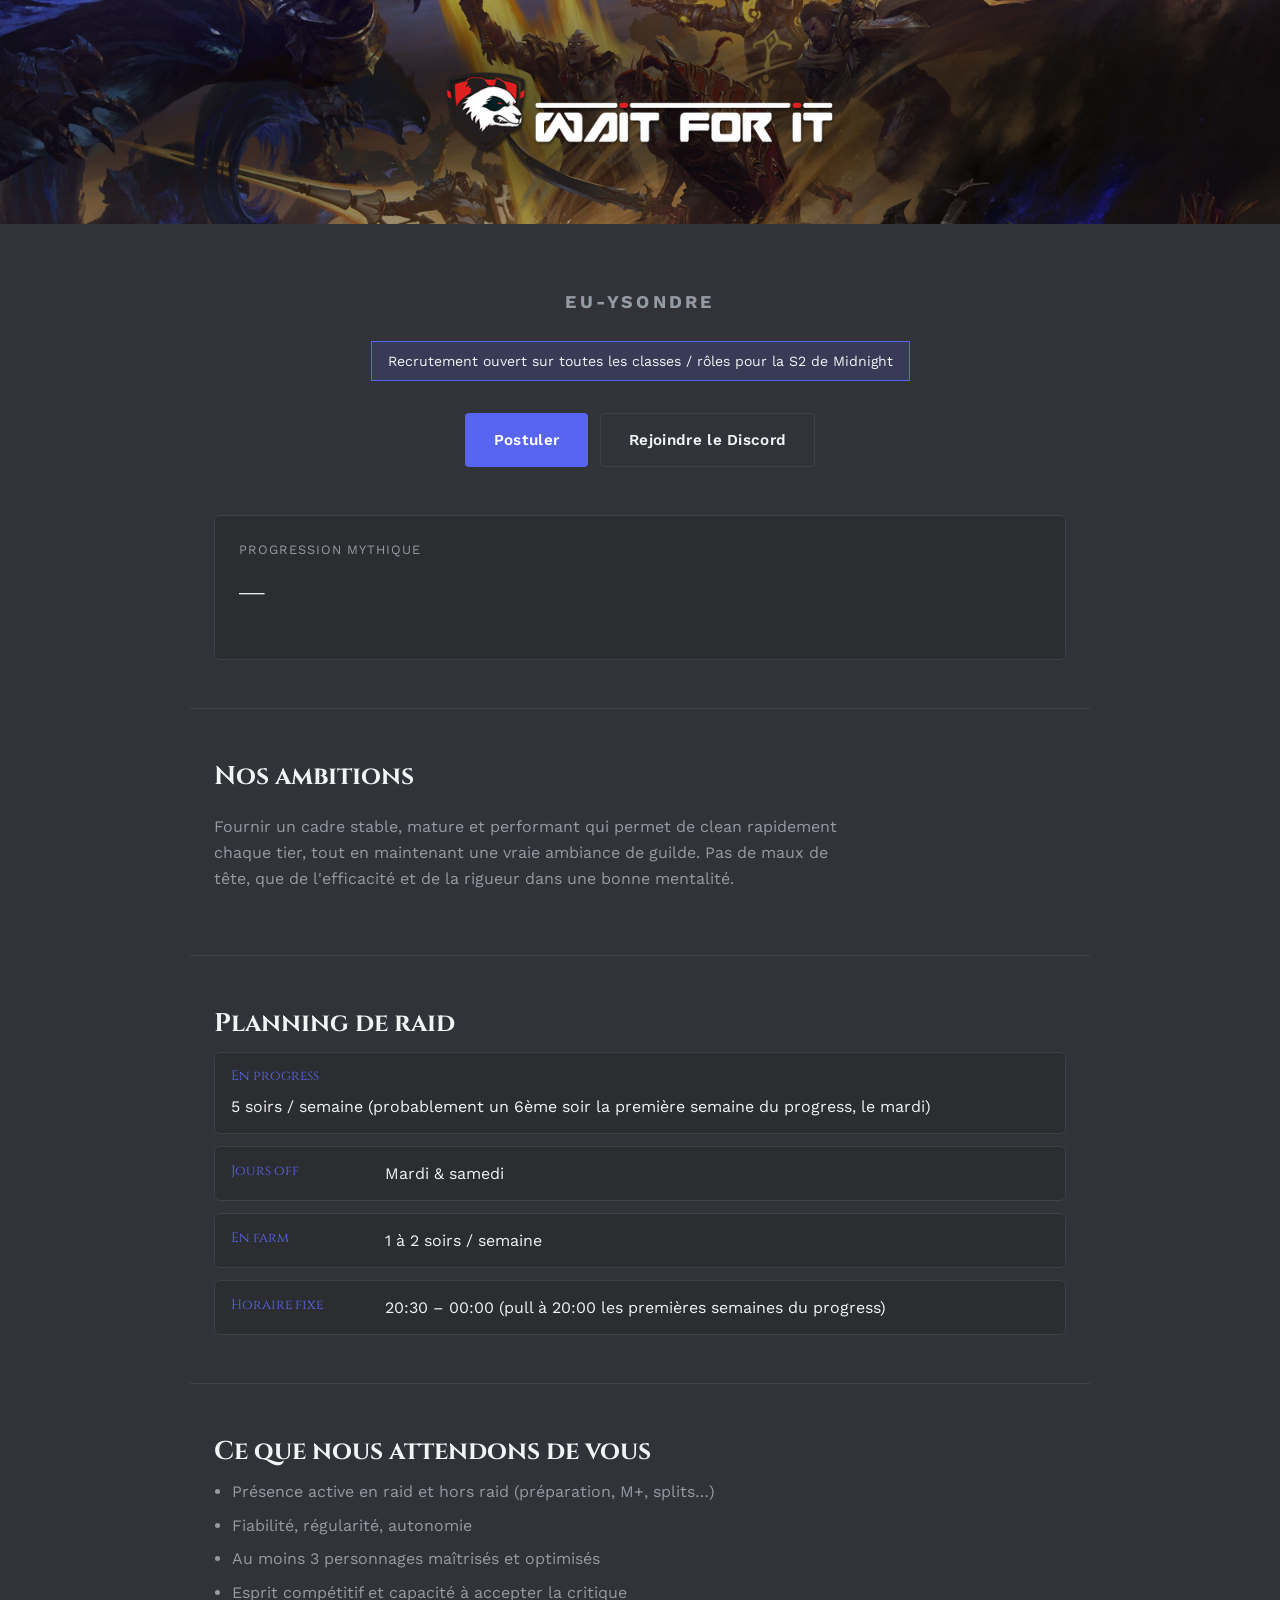
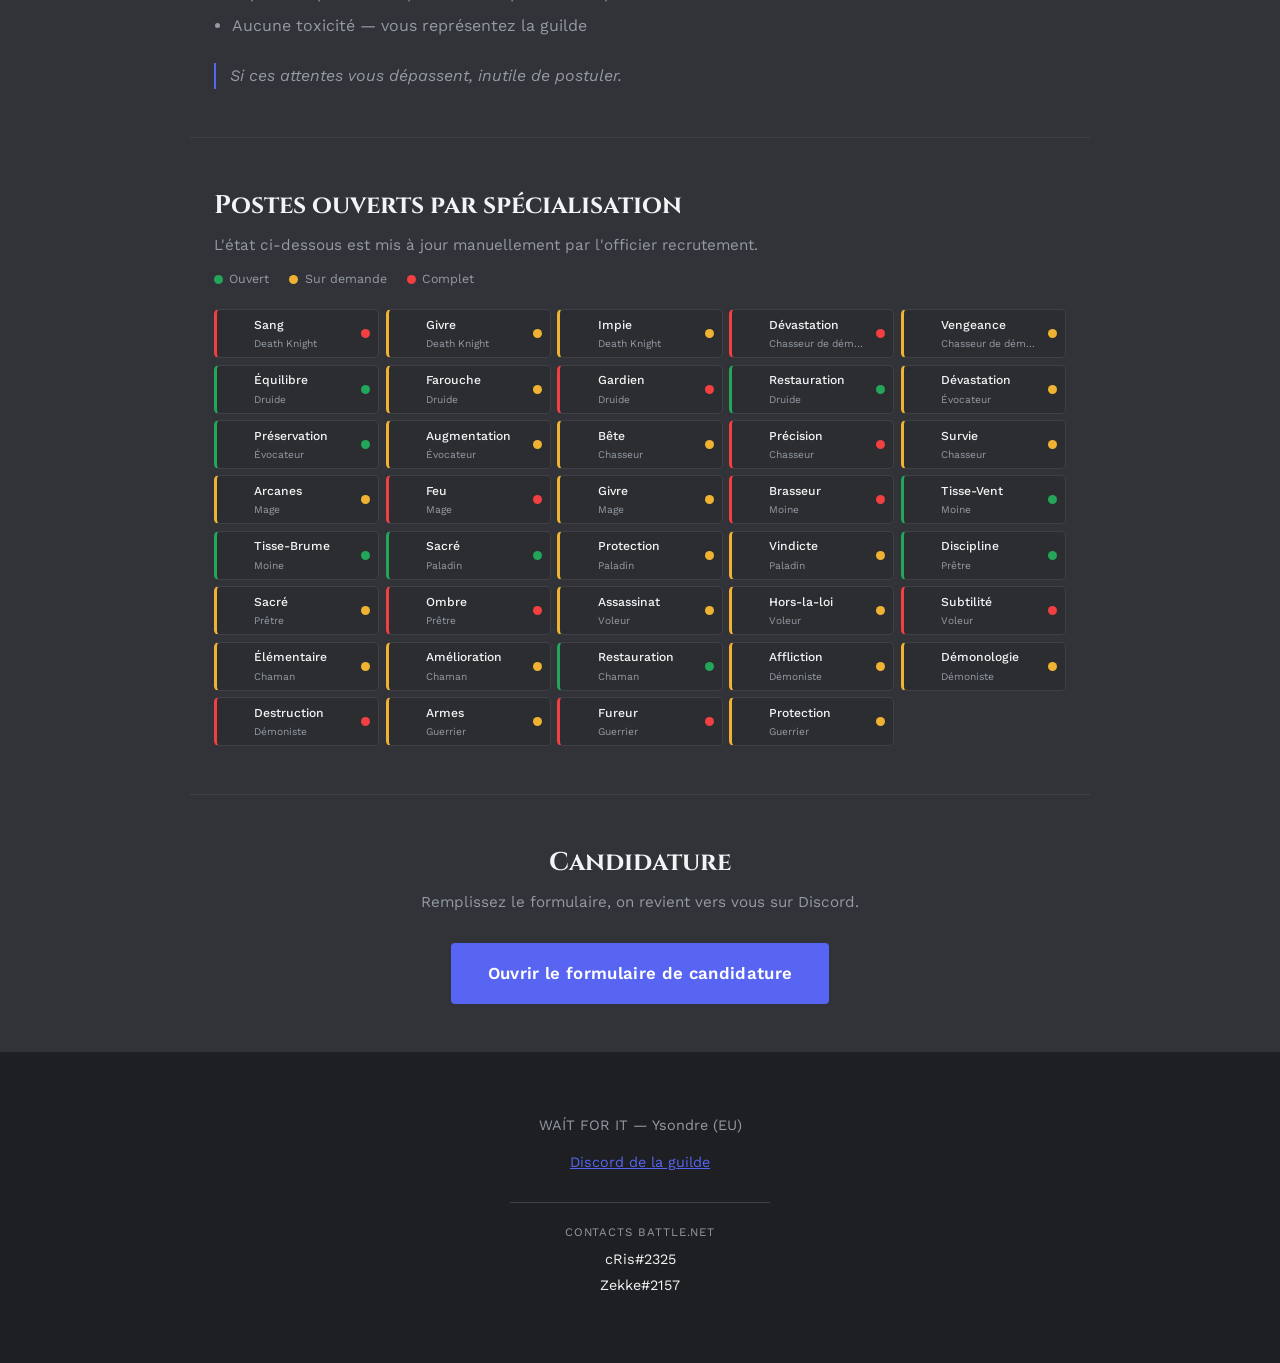
==== index.html @ 3d7af197 "Add files via upload" ====
<!DOCTYPE html>
<html lang="fr">
<head>
<meta charset="UTF-8">
<meta name="viewport" content="width=device-width, initial-scale=1.0">
<title>WAÍT FOR IT — Guilde Ysondre</title>
<link rel="preconnect" href="https://fonts.googleapis.com">
<link rel="preconnect" href="https://fonts.gstatic.com" crossorigin>
<link href="https://fonts.googleapis.com/css2?family=Cinzel:wght@500;700;900&family=Work+Sans:wght@400;500;600&display=swap" rel="stylesheet">
<link rel="stylesheet" href="style.css">
</head>
<body>

<div class="ember-field" aria-hidden="true"></div>

<img class="banner-full" src="assets/banniere.png" alt="WAÍT FOR IT">

<header class="hero">
  <p class="eyebrow">EU-YSONDRE</p>
  <p class="recruit-flag">Recrutement ouvert sur toutes les classes / rôles pour la S2 de Midnight</p>
  <div class="hero-actions">
    <a class="btn btn-primary" href="#recrutement">Postuler</a>
    <a class="btn btn-ghost" href="#discord">Rejoindre le Discord</a>
  </div>
</header>

<section class="stats" id="stats">
  <div class="stat-card">
    <p class="stat-label">Progression mythique</p>
    <p class="stat-value" id="stat-progress">—</p>
    <div class="ember-bar" id="ember-bar" aria-hidden="true"></div>
  </div>
</section>

<section class="ambitions">
  <h2>Nos ambitions</h2>
  <p>Fournir un cadre stable, mature et performant qui permet de clean rapidement chaque tier, tout en maintenant une vraie ambiance de guilde. Pas de maux de tête, que de l'efficacité et de la rigueur dans une bonne mentalité.</p>
</section>

<section class="schedule">
  <h2>Planning de raid</h2>
  <ul class="schedule-list">
    <li><span class="schedule-label">En progress</span><span>5 soirs / semaine (probablement un 6ème soir la première semaine du progress, le mardi)</span></li>
    <li><span class="schedule-label">Jours off</span><span>Mardi &amp; samedi</span></li>
    <li><span class="schedule-label">En farm</span><span>1 à 2 soirs / semaine</span></li>
    <li><span class="schedule-label">Horaire fixe</span><span>20:30 – 00:00 (pull à 20:00 les premières semaines du progress)</span></li>
  </ul>
</section>

<section class="expectations">
  <h2>Ce que nous attendons de vous</h2>
  <ul class="expectations-list">
    <li>Présence active en raid et hors raid (préparation, M+, splits…)</li>
    <li>Fiabilité, régularité, autonomie</li>
    <li>Au moins 3 personnages maîtrisés et optimisés</li>
    <li>Esprit compétitif et capacité à accepter la critique</li>
    <li>Aucune toxicité — vous représentez la guilde</li>
  </ul>
  <p class="expectations-note">Si ces attentes vous dépassent, inutile de postuler.</p>
</section>

<section class="recruitment-status" id="recrutement-specs">
  <h2>Postes ouverts par spécialisation</h2>
  <p class="section-sub">L'état ci-dessous est mis à jour manuellement par l'officier recrutement.</p>
  <div class="status-legend">
    <span><i class="status-badge status-ouvert"></i> Ouvert</span>
    <span><i class="status-badge status-sur-demande"></i> Sur demande</span>
    <span><i class="status-badge status-complet"></i> Complet</span>
  </div>
  <div id="spec-grid" class="spec-grid"></div>
</section>

<section class="recrutement" id="recrutement">
  <h2>Candidature</h2>
  <p class="section-sub">Remplissez le formulaire, on revient vers vous sur Discord.</p>
  <a class="btn btn-primary btn-large" href="https://forms.gle/6snwo4SWF6qibQSo7" target="_blank" rel="noopener">Ouvrir le formulaire de candidature</a>
</section>

<footer id="discord">
  <p>WAÍT FOR IT — Ysondre (EU)</p>
  <a href="https://discord.gg/jNheH5FGG" target="_blank" rel="noopener">Discord de la guilde</a>
  <div class="contacts">
    <p class="contacts-label">Contacts Battle.net</p>
    <p>cRis#2325</p>
    <p>Zekke#2157</p>
  </div>
</footer>

<script src="specs.js"></script>
<script src="script.js"></script>
</body>
</html>
---- style.css ----
:root {
  --bg: #313338;
  --bg-raised: #2B2D31;
  --bg-darker: #1E1F22;
  --ember: #5865F2;
  --ember-dim: #454A9E;
  --text: #F2F3F5;
  --text-muted: #949BA4;
  --border: #3F4147;
  --green: #23A55A;
  --green-text: #8FE3B3;
  --amber: #F0B232;
  --amber-text: #FBD98A;
  --red: #F23F42;
  --red-text: #FFAEB0;
  --font-display: 'Cinzel', serif;
  --font-body: 'Work Sans', sans-serif;
}

* { box-sizing: border-box; }

html { scroll-behavior: smooth; }

body {
  margin: 0;
  background: var(--bg);
  color: var(--text);
  font-family: var(--font-body);
  line-height: 1.6;
  position: relative;
  overflow-x: hidden;
}

.ember-field {
  position: absolute;
  top: 0; left: 0; right: 0;
  height: 640px;
  background:
    radial-gradient(ellipse 60% 40% at 20% 0%, rgba(88,101,242,0.14), transparent 60%),
    radial-gradient(ellipse 50% 30% at 80% 10%, rgba(88,101,242,0.10), transparent 60%);
  pointer-events: none;
  z-index: 0;
}

a { color: var(--ember); }

.hero {
  position: relative;
  z-index: 1;
  max-width: 900px;
  margin: 0 auto;
  padding: 4rem 1.5rem 3rem;
  text-align: center;
}

.eyebrow {
  font-family: var(--font-body);
  font-size: 18px;
  font-weight: 700;
  letter-spacing: 0.18em;
  text-transform: uppercase;
  color: var(--text-muted);
  margin: 0 0 1.5rem;
}

.banner-full {
  width: 100%;
  height: auto;
  display: block;
  position: relative;
  z-index: 1;
}

.recruit-flag {
  display: inline-block;
  background: rgba(88,101,242,0.16);
  border: 1px solid var(--ember);
  color: var(--text);
  font-size: 0.88rem;
  padding: 0.5rem 1rem;
  margin: 0 0 2rem;
}

.hero-actions {
  display: flex;
  gap: 12px;
  justify-content: center;
  flex-wrap: wrap;
}

.btn {
  display: inline-block;
  padding: 0.85rem 1.75rem;
  border-radius: 4px;
  text-decoration: none;
  font-family: var(--font-body);
  font-weight: 600;
  font-size: 0.95rem;
  letter-spacing: 0.02em;
  border: 1px solid transparent;
  transition: transform 0.15s ease, background 0.15s ease;
}

.btn:hover { transform: translateY(-1px); }

.btn-primary {
  background: var(--ember);
  color: #FFFFFF;
}
.btn-primary:hover { background: #4752C4; }

.btn-ghost {
  border-color: var(--border);
  color: var(--text);
}
.btn-ghost:hover { border-color: var(--ember); }

.btn-large { font-size: 1.05rem; padding: 1rem 2.25rem; }

.stats {
  position: relative;
  z-index: 1;
  max-width: 900px;
  margin: 0 auto;
  padding: 0 1.5rem 3rem;
  display: grid;
  grid-template-columns: repeat(auto-fit, minmax(220px, 1fr));
  gap: 1rem;
}

.stat-card {
  background: var(--bg-raised);
  border: 1px solid var(--border);
  padding: 1.5rem;
  border-radius: 6px;
}

.stat-label {
  font-size: 0.8rem;
  text-transform: uppercase;
  letter-spacing: 0.08em;
  color: var(--text-muted);
  margin: 0 0 0.5rem;
}

.stat-value {
  font-family: var(--font-display);
  font-size: 2rem;
  margin: 0;
}

.ember-bar {
  display: flex;
  gap: 4px;
  margin-top: 1rem;
}

.ember-bar span {
  height: 6px;
  flex: 1;
  background: var(--border);
  border-radius: 2px;
}

.ember-bar span.lit {
  background: var(--ember);
}

section h2 {
  font-family: var(--font-display);
  font-size: 1.6rem;
  font-weight: 700;
  margin: 0 0 0.4rem;
}

.section-sub {
  color: var(--text-muted);
  margin: 0 0 1.75rem;
  font-size: 0.95rem;
}

.ambitions, .schedule, .expectations {
  position: relative;
  z-index: 1;
  max-width: 900px;
  margin: 0 auto;
  padding: 3rem 1.5rem;
  border-top: 1px solid var(--border);
}

.ambitions p {
  color: var(--text-muted);
  max-width: 640px;
}

.schedule-list {
  list-style: none;
  margin: 0;
  padding: 0;
  display: flex;
  flex-direction: column;
  gap: 0.75rem;
}

.schedule-list li {
  display: flex;
  flex-wrap: wrap;
  gap: 0.4rem 1.5rem;
  padding: 0.85rem 1rem;
  background: var(--bg-raised);
  border: 1px solid var(--border);
  border-radius: 6px;
}

.schedule-label {
  font-family: var(--font-display);
  font-size: 0.85rem;
  color: var(--ember);
  min-width: 130px;
}

.expectations-list {
  margin: 0 0 1.5rem;
  padding-left: 1.1rem;
  color: var(--text-muted);
}

.expectations-list li { margin-bottom: 0.5rem; }

.expectations-note {
  font-style: italic;
  color: var(--text-muted);
  border-left: 2px solid var(--ember);
  padding-left: 0.85rem;
  margin: 0;
}

.recruitment-status, .recrutement {
  position: relative;
  z-index: 1;
  max-width: 900px;
  margin: 0 auto;
  padding: 3rem 1.5rem;
  border-top: 1px solid var(--border);
}

.status-legend {
  display: flex;
  gap: 1.25rem;
  flex-wrap: wrap;
  margin: -1rem 0 1.25rem;
  font-size: 0.78rem;
  color: var(--text-muted);
}

.status-legend span {
  display: inline-flex;
  align-items: center;
  gap: 0.4rem;
}

.spec-grid {
  display: grid;
  grid-template-columns: repeat(auto-fill, minmax(150px, 1fr));
  gap: 0.4rem;
}

.spec-card {
  display: flex;
  align-items: center;
  gap: 0.45rem;
  background: var(--bg-raised);
  border: 1px solid var(--border);
  border-left: 3px solid var(--border);
  border-radius: 5px;
  padding: 0.35rem 0.5rem;
}

.spec-card.status-ouvert { border-left-color: var(--green); }
.spec-card.status-sur-demande { border-left-color: var(--amber); }
.spec-card.status-complet { border-left-color: var(--red); }

.spec-icon {
  width: 22px;
  height: 22px;
  border-radius: 3px;
  border: 1px solid var(--border);
  flex-shrink: 0;
}

.spec-info { flex: 1; min-width: 0; }

.spec-name {
  margin: 0;
  font-size: 0.76rem;
  font-weight: 500;
  white-space: nowrap;
  overflow: hidden;
  text-overflow: ellipsis;
}

.spec-class {
  margin: 0;
  font-size: 0.64rem;
  color: var(--text-muted);
  white-space: nowrap;
  overflow: hidden;
  text-overflow: ellipsis;
}

.status-badge {
  width: 9px;
  height: 9px;
  border-radius: 50%;
  flex-shrink: 0;
  display: inline-block;
}

.status-badge.status-ouvert { background: var(--green); }
.status-badge.status-sur-demande { background: var(--amber); }
.status-badge.status-complet { background: var(--red); }

.recrutement { text-align: center; }

footer {
  position: relative;
  z-index: 1;
  text-align: center;
  padding: 3rem 1.5rem 4rem;
  color: var(--text-muted);
  font-size: 0.9rem;
  background: var(--bg-darker);
}

footer a { display: block; margin-top: 0.4rem; }

.contacts {
  margin-top: 1.75rem;
  padding-top: 1.25rem;
  border-top: 1px solid var(--border);
  max-width: 260px;
  margin-left: auto;
  margin-right: auto;
}

.contacts-label {
  text-transform: uppercase;
  font-size: 0.72rem;
  letter-spacing: 0.08em;
  color: var(--text-muted);
  margin: 0 0 0.4rem;
}

.contacts p:not(.contacts-label) {
  margin: 0.15rem 0;
  color: var(--text);
  font-size: 0.9rem;
}

@media (prefers-reduced-motion: reduce) {
  html { scroll-behavior: auto; }
  .btn { transition: none; }
}
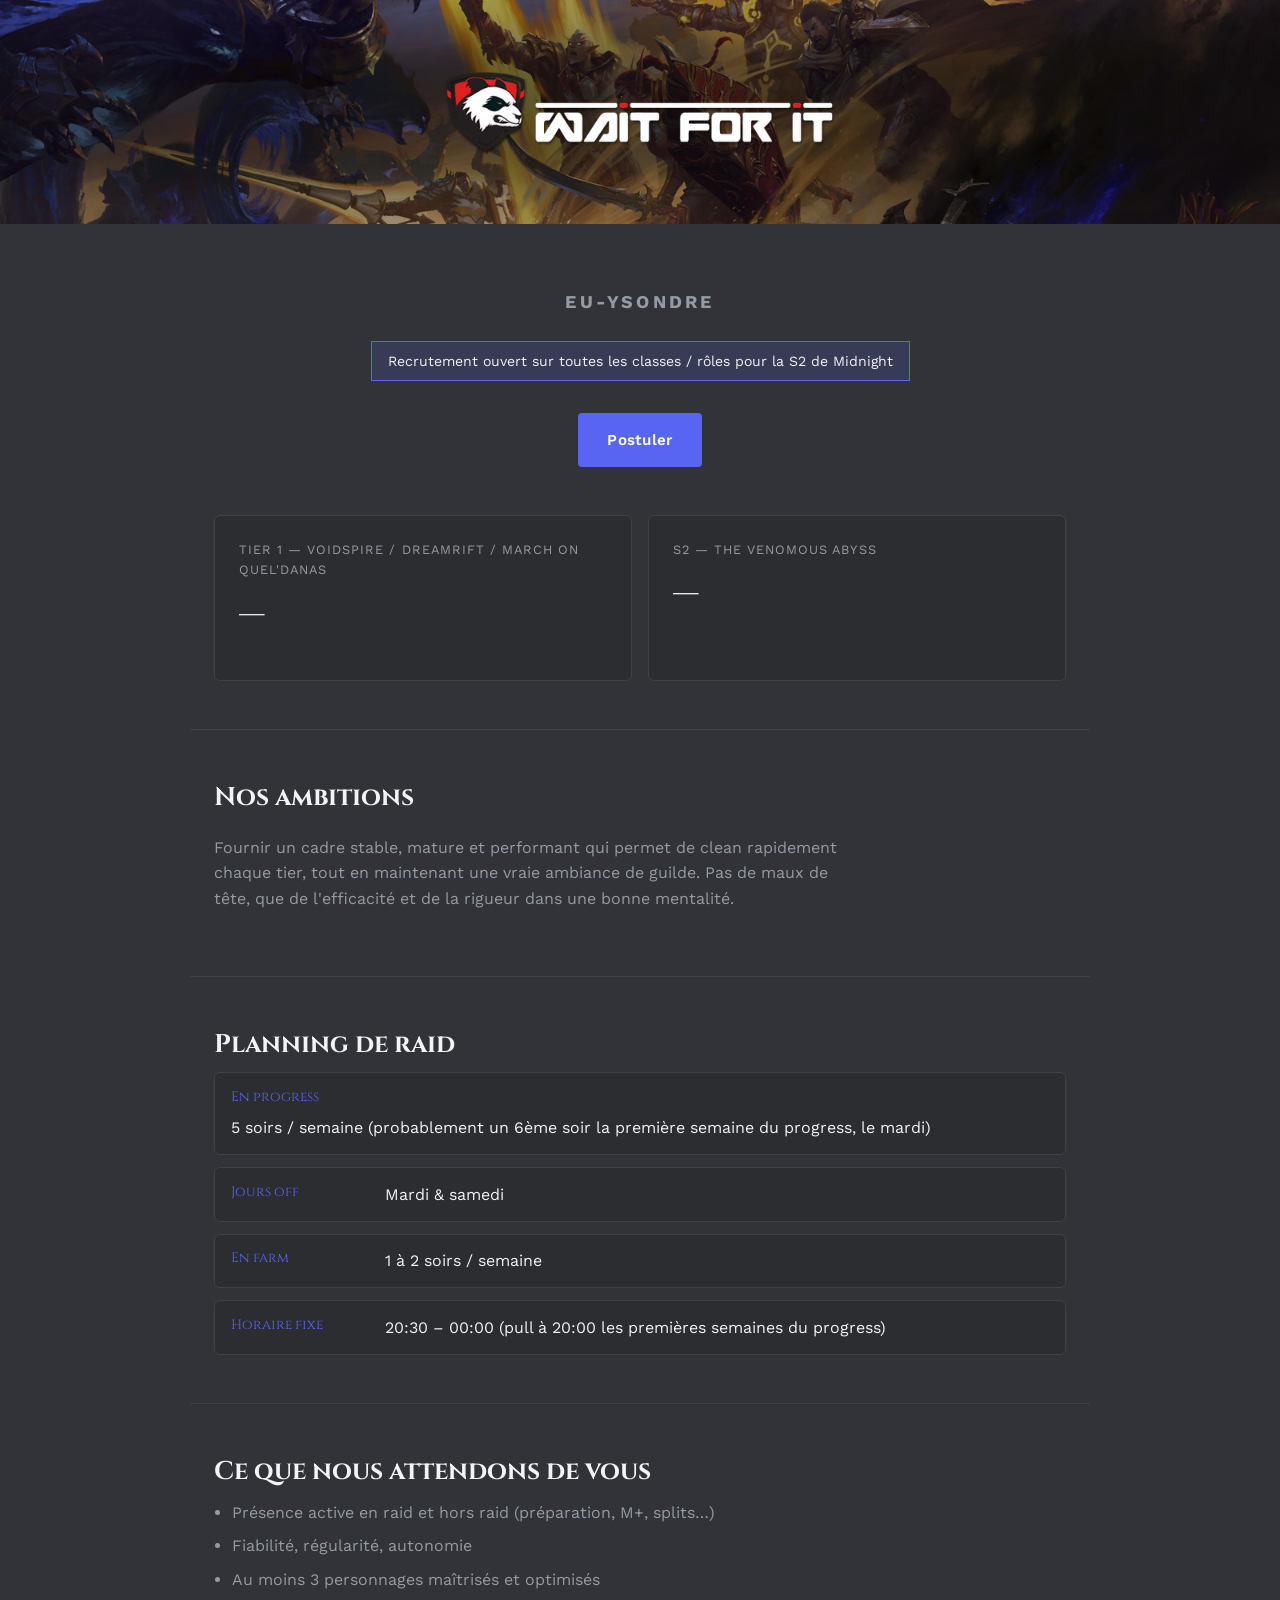
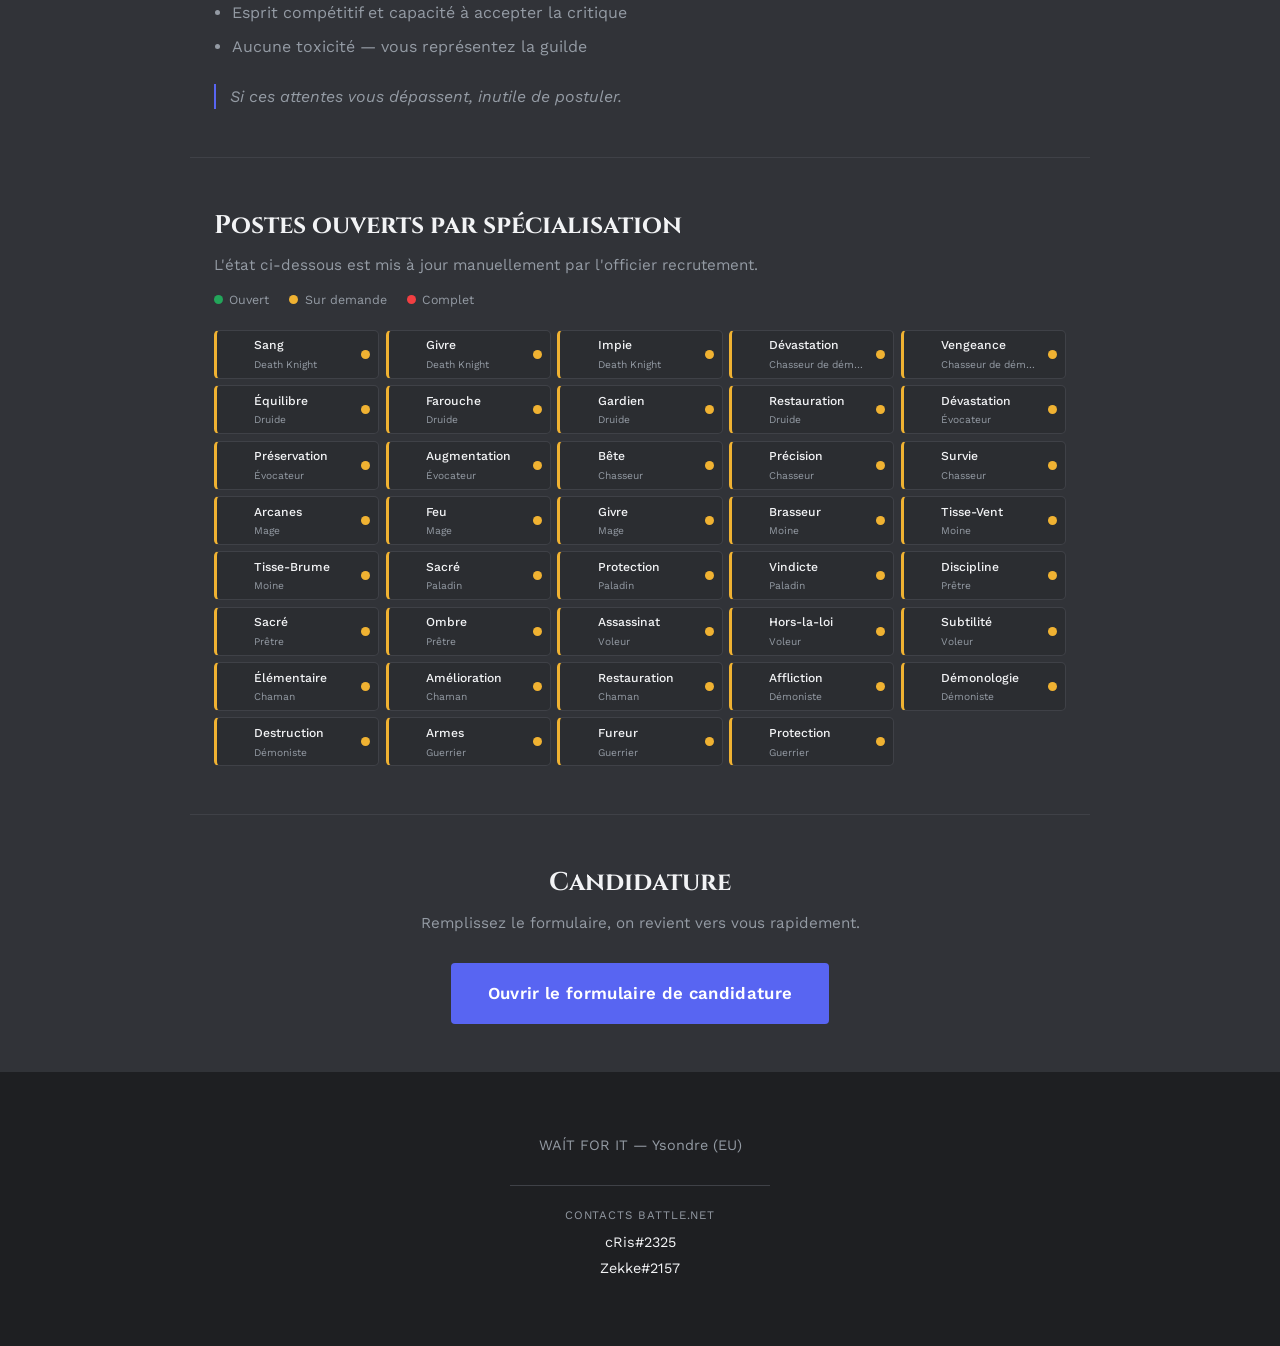
==== commit d60a0f5f: "Add files via upload" ====
--- a/index.html
+++ b/index.html
@@ -20,15 +20,19 @@
   <p class="recruit-flag">Recrutement ouvert sur toutes les classes / rôles pour la S2 de Midnight</p>
   <div class="hero-actions">
     <a class="btn btn-primary" href="#recrutement">Postuler</a>
-    <a class="btn btn-ghost" href="#discord">Rejoindre le Discord</a>
   </div>
 </header>
 
 <section class="stats" id="stats">
   <div class="stat-card">
-    <p class="stat-label">Progression mythique</p>
-    <p class="stat-value" id="stat-progress">—</p>
-    <div class="ember-bar" id="ember-bar" aria-hidden="true"></div>
+    <p class="stat-label">Tier 1 — Voidspire / Dreamrift / March on Quel'Danas</p>
+    <p class="stat-value" id="stat-progress-t1">—</p>
+    <div class="ember-bar" id="ember-bar-t1" aria-hidden="true"></div>
+  </div>
+  <div class="stat-card">
+    <p class="stat-label">S2 — The Venomous Abyss</p>
+    <p class="stat-value" id="stat-progress-s2">—</p>
+    <div class="ember-bar" id="ember-bar-s2" aria-hidden="true"></div>
   </div>
 </section>
 
@@ -72,13 +76,12 @@
 
 <section class="recrutement" id="recrutement">
   <h2>Candidature</h2>
-  <p class="section-sub">Remplissez le formulaire, on revient vers vous sur Discord.</p>
+  <p class="section-sub">Remplissez le formulaire, on revient vers vous rapidement.</p>
   <a class="btn btn-primary btn-large" href="https://forms.gle/6snwo4SWF6qibQSo7" target="_blank" rel="noopener">Ouvrir le formulaire de candidature</a>
 </section>
 
-<footer id="discord">
+<footer>
   <p>WAÍT FOR IT — Ysondre (EU)</p>
-  <a href="https://discord.gg/jNheH5FGG" target="_blank" rel="noopener">Discord de la guilde</a>
   <div class="contacts">
     <p class="contacts-label">Contacts Battle.net</p>
     <p>cRis#2325</p>
--- a/style.css
+++ b/style.css
@@ -9,6 +9,8 @@
   --border: #3F4147;
   --green: #23A55A;
   --green-text: #8FE3B3;
+  --orange: #F0822B;
+  --orange-text: #FBC494;
   --amber: #F0B232;
   --amber-text: #FBD98A;
   --red: #F23F42;
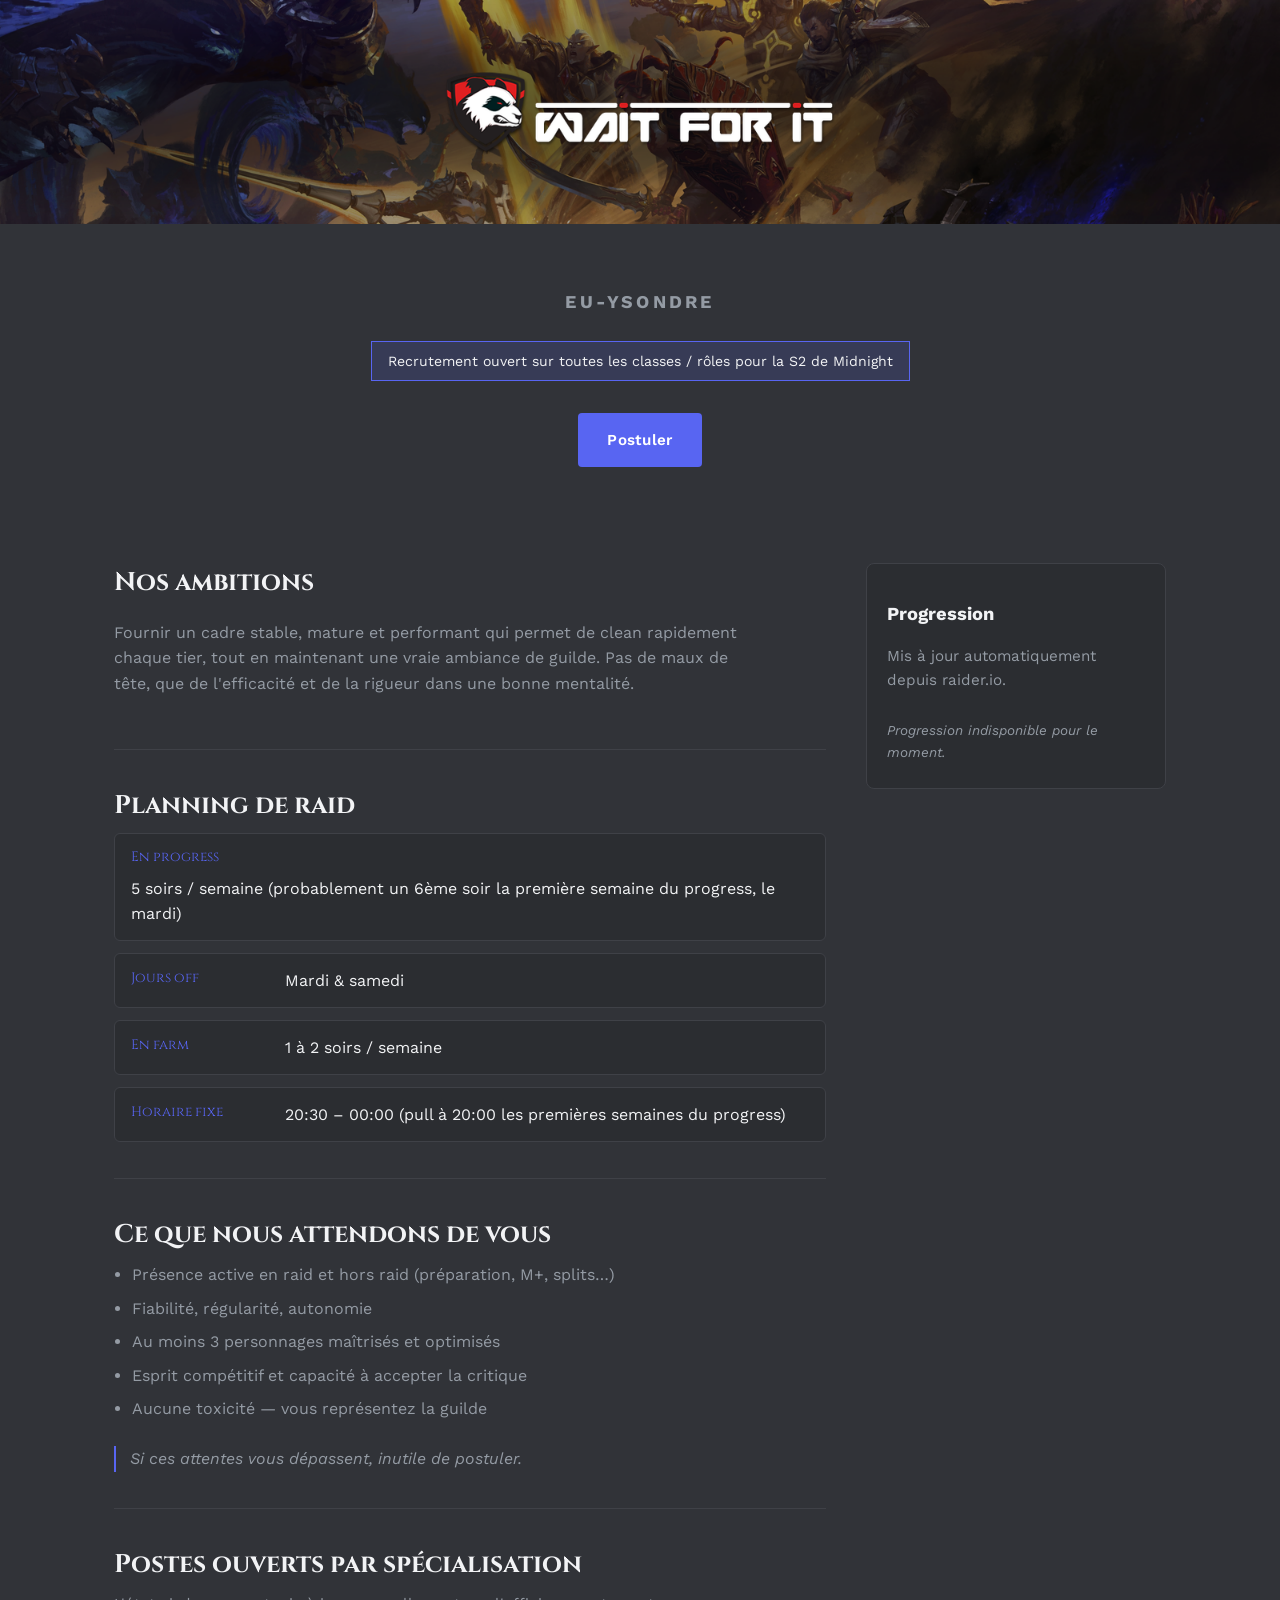
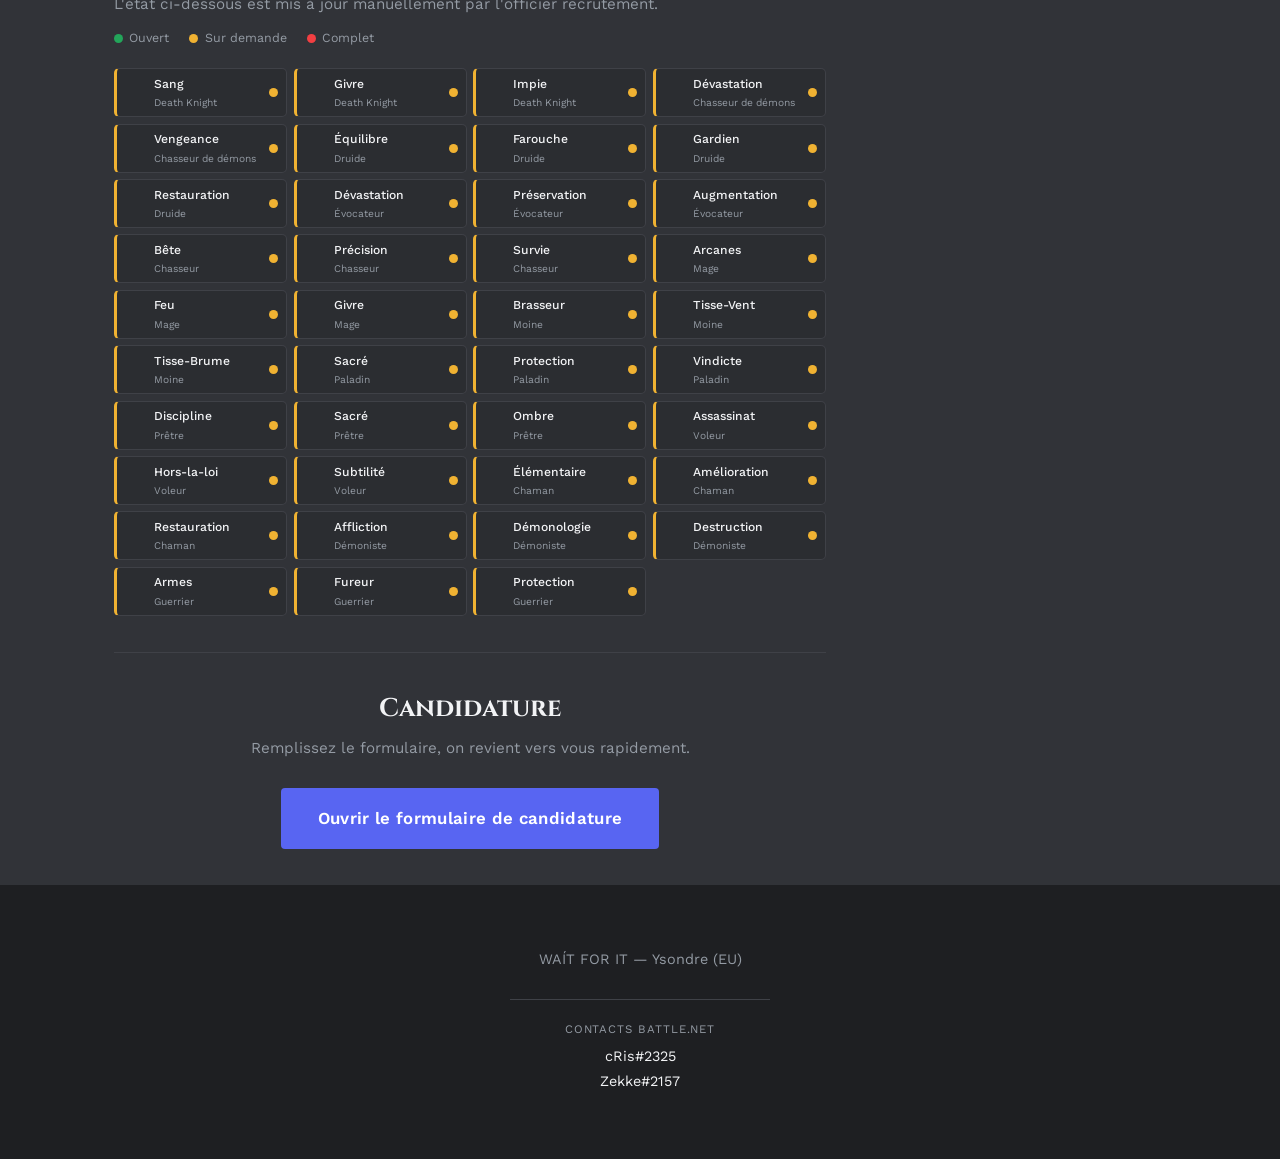
==== commit fed7e23f: "Add files via upload" ====
--- a/index.html
+++ b/index.html
@@ -23,62 +23,65 @@
   </div>
 </header>
 
-<section class="stats" id="stats">
-  <div class="stat-card">
-    <p class="stat-label">Tier 1 — Voidspire / Dreamrift / March on Quel'Danas</p>
-    <p class="stat-value" id="stat-progress-t1">—</p>
-    <div class="ember-bar" id="ember-bar-t1" aria-hidden="true"></div>
-  </div>
-  <div class="stat-card">
-    <p class="stat-label">S2 — The Venomous Abyss</p>
-    <p class="stat-value" id="stat-progress-s2">—</p>
-    <div class="ember-bar" id="ember-bar-s2" aria-hidden="true"></div>
-  </div>
-</section>
+<div class="layout">
+  <main class="main-col">
 
-<section class="ambitions">
-  <h2>Nos ambitions</h2>
-  <p>Fournir un cadre stable, mature et performant qui permet de clean rapidement chaque tier, tout en maintenant une vraie ambiance de guilde. Pas de maux de tête, que de l'efficacité et de la rigueur dans une bonne mentalité.</p>
-</section>
+    <section class="ambitions">
+      <h2>Nos ambitions</h2>
+      <p>Fournir un cadre stable, mature et performant qui permet de clean rapidement chaque tier, tout en maintenant une vraie ambiance de guilde. Pas de maux de tête, que de l'efficacité et de la rigueur dans une bonne mentalité.</p>
+    </section>
 
-<section class="schedule">
-  <h2>Planning de raid</h2>
-  <ul class="schedule-list">
-    <li><span class="schedule-label">En progress</span><span>5 soirs / semaine (probablement un 6ème soir la première semaine du progress, le mardi)</span></li>
-    <li><span class="schedule-label">Jours off</span><span>Mardi &amp; samedi</span></li>
-    <li><span class="schedule-label">En farm</span><span>1 à 2 soirs / semaine</span></li>
-    <li><span class="schedule-label">Horaire fixe</span><span>20:30 – 00:00 (pull à 20:00 les premières semaines du progress)</span></li>
-  </ul>
-</section>
+    <section class="schedule">
+      <h2>Planning de raid</h2>
+      <ul class="schedule-list">
+        <li><span class="schedule-label">En progress</span><span>5 soirs / semaine (probablement un 6ème soir la première semaine du progress, le mardi)</span></li>
+        <li><span class="schedule-label">Jours off</span><span>Mardi &amp; samedi</span></li>
+        <li><span class="schedule-label">En farm</span><span>1 à 2 soirs / semaine</span></li>
+        <li><span class="schedule-label">Horaire fixe</span><span>20:30 – 00:00 (pull à 20:00 les premières semaines du progress)</span></li>
+      </ul>
+    </section>
 
-<section class="expectations">
-  <h2>Ce que nous attendons de vous</h2>
-  <ul class="expectations-list">
-    <li>Présence active en raid et hors raid (préparation, M+, splits…)</li>
-    <li>Fiabilité, régularité, autonomie</li>
-    <li>Au moins 3 personnages maîtrisés et optimisés</li>
-    <li>Esprit compétitif et capacité à accepter la critique</li>
-    <li>Aucune toxicité — vous représentez la guilde</li>
-  </ul>
-  <p class="expectations-note">Si ces attentes vous dépassent, inutile de postuler.</p>
-</section>
+    <section class="expectations">
+      <h2>Ce que nous attendons de vous</h2>
+      <ul class="expectations-list">
+        <li>Présence active en raid et hors raid (préparation, M+, splits…)</li>
+        <li>Fiabilité, régularité, autonomie</li>
+        <li>Au moins 3 personnages maîtrisés et optimisés</li>
+        <li>Esprit compétitif et capacité à accepter la critique</li>
+        <li>Aucune toxicité — vous représentez la guilde</li>
+      </ul>
+      <p class="expectations-note">Si ces attentes vous dépassent, inutile de postuler.</p>
+    </section>
 
-<section class="recruitment-status" id="recrutement-specs">
-  <h2>Postes ouverts par spécialisation</h2>
-  <p class="section-sub">L'état ci-dessous est mis à jour manuellement par l'officier recrutement.</p>
-  <div class="status-legend">
-    <span><i class="status-badge status-ouvert"></i> Ouvert</span>
-    <span><i class="status-badge status-sur-demande"></i> Sur demande</span>
-    <span><i class="status-badge status-complet"></i> Complet</span>
-  </div>
-  <div id="spec-grid" class="spec-grid"></div>
-</section>
+    <section class="recruitment-status" id="recrutement-specs">
+      <h2>Postes ouverts par spécialisation</h2>
+      <p class="section-sub">L'état ci-dessous est mis à jour manuellement par l'officier recrutement.</p>
+      <div class="status-legend">
+        <span><i class="status-badge status-ouvert"></i> Ouvert</span>
+        <span><i class="status-badge status-sur-demande"></i> Sur demande</span>
+        <span><i class="status-badge status-complet"></i> Complet</span>
+      </div>
+      <div id="spec-grid" class="spec-grid"></div>
+    </section>
 
-<section class="recrutement" id="recrutement">
-  <h2>Candidature</h2>
-  <p class="section-sub">Remplissez le formulaire, on revient vers vous rapidement.</p>
-  <a class="btn btn-primary btn-large" href="https://forms.gle/6snwo4SWF6qibQSo7" target="_blank" rel="noopener">Ouvrir le formulaire de candidature</a>
-</section>
+    <section class="recrutement" id="recrutement">
+      <h2>Candidature</h2>
+      <p class="section-sub">Remplissez le formulaire, on revient vers vous rapidement.</p>
+      <a class="btn btn-primary btn-large" href="https://forms.gle/6snwo4SWF6qibQSo7" target="_blank" rel="noopener">Ouvrir le formulaire de candidature</a>
+    </section>
+
+  </main>
+
+  <aside class="side-col">
+    <div class="progression-panel">
+      <h2>Progression</h2>
+      <p class="section-sub">Mis à jour automatiquement depuis raider.io.</p>
+      <div id="progression-list" class="progression-list">
+        <p class="loading">Chargement…</p>
+      </div>
+    </div>
+  </aside>
+</div>
 
 <footer>
   <p>WAÍT FOR IT — Ysondre (EU)</p>
--- a/style.css
+++ b/style.css
@@ -119,36 +119,83 @@
 
 .btn-large { font-size: 1.05rem; padding: 1rem 2.25rem; }
 
-.stats {
-  position: relative;
-  z-index: 1;
-  max-width: 900px;
+.layout {
+  position: relative;
+  z-index: 1;
+  max-width: 1100px;
   margin: 0 auto;
-  padding: 0 1.5rem 3rem;
+  padding: 3rem 1.5rem 0;
   display: grid;
-  grid-template-columns: repeat(auto-fit, minmax(220px, 1fr));
-  gap: 1rem;
-}
-
-.stat-card {
+  grid-template-columns: 1fr 300px;
+  gap: 2.5rem;
+  align-items: start;
+}
+
+.main-col > section:first-child {
+  border-top: none;
+  padding-top: 0;
+}
+
+.side-col {
+  position: sticky;
+  top: 1.5rem;
+}
+
+.progression-panel {
   background: var(--bg-raised);
   border: 1px solid var(--border);
-  padding: 1.5rem;
-  border-radius: 6px;
-}
-
-.stat-label {
-  font-size: 0.8rem;
-  text-transform: uppercase;
-  letter-spacing: 0.08em;
-  color: var(--text-muted);
-  margin: 0 0 0.5rem;
-}
-
-.stat-value {
+  border-radius: 8px;
+  padding: 1.25rem 1.25rem 1.5rem;
+}
+
+.progression-panel h2 { font-size: 1.15rem; }
+
+.progression-list {
+  display: flex;
+  flex-direction: column;
+  gap: 1.1rem;
+}
+
+.progress-block {
+  padding-top: 1.1rem;
+  border-top: 1px solid var(--border);
+}
+
+.progress-block:first-child {
+  padding-top: 0;
+  border-top: none;
+}
+
+.progress-name {
+  margin: 0 0 0.2rem;
+  font-size: 0.82rem;
+  font-weight: 500;
+  color: var(--text);
+}
+
+.progress-value {
+  margin: 0;
   font-family: var(--font-display);
-  font-size: 2rem;
-  margin: 0;
+  font-size: 1.4rem;
+}
+
+.progression-list .ember-bar { margin-top: 0.6rem; }
+
+.progression-list .loading {
+  color: var(--text-muted);
+  font-style: italic;
+  font-size: 0.85rem;
+  margin: 0;
+}
+
+@media (max-width: 800px) {
+  .layout {
+    grid-template-columns: 1fr;
+  }
+  .side-col {
+    position: static;
+    order: -1;
+  }
 }
 
 .ember-bar {
@@ -184,9 +231,7 @@
 .ambitions, .schedule, .expectations {
   position: relative;
   z-index: 1;
-  max-width: 900px;
-  margin: 0 auto;
-  padding: 3rem 1.5rem;
+  padding: 2.25rem 0;
   border-top: 1px solid var(--border);
 }
 
@@ -240,9 +285,7 @@
 .recruitment-status, .recrutement {
   position: relative;
   z-index: 1;
-  max-width: 900px;
-  margin: 0 auto;
-  padding: 3rem 1.5rem;
+  padding: 2.25rem 0;
   border-top: 1px solid var(--border);
 }
 
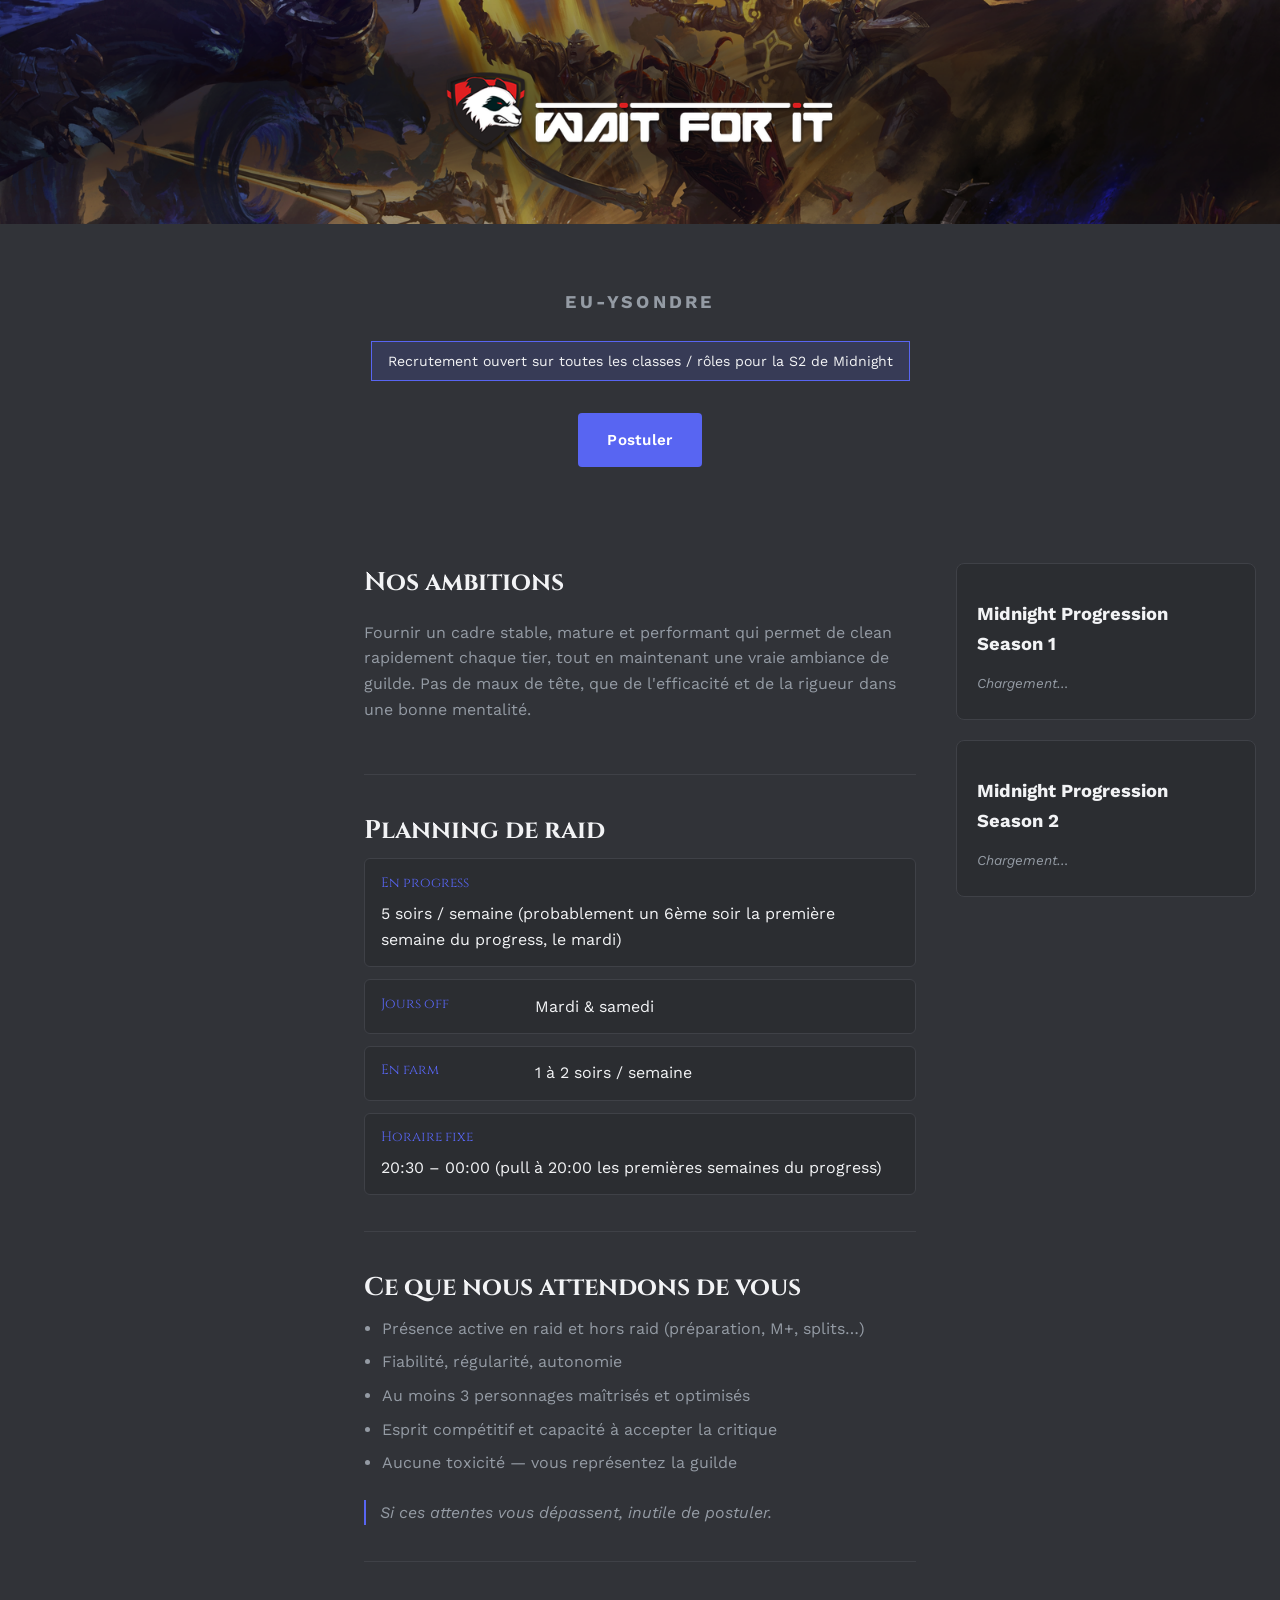
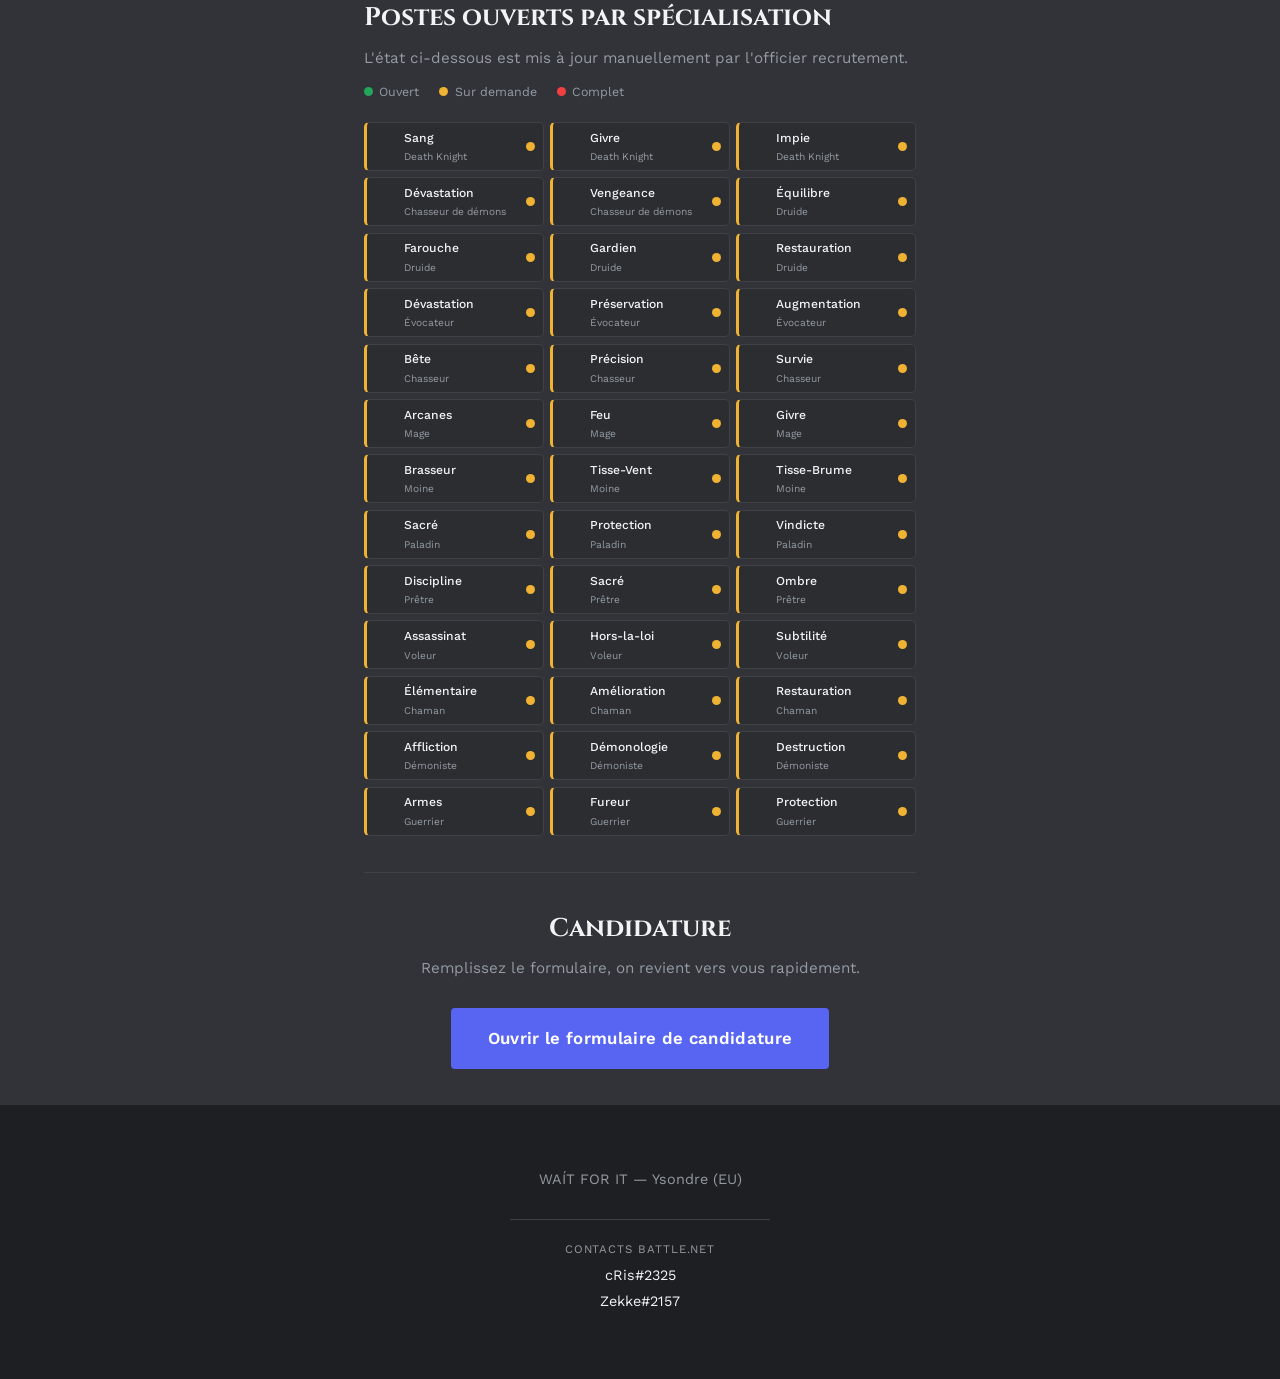
==== commit 7d46fb40: "Add files via upload" ====
--- a/index.html
+++ b/index.html
@@ -24,6 +24,10 @@
 </header>
 
 <div class="layout">
+  <aside class="side-col side-col-left">
+    <!-- Réservé pour du contenu futur (même largeur/style que la colonne de droite) -->
+  </aside>
+
   <main class="main-col">
 
     <section class="ambitions">
@@ -74,9 +78,14 @@
 
   <aside class="side-col">
     <div class="progression-panel">
-      <h2>Progression</h2>
-      <p class="section-sub">Mis à jour automatiquement depuis raider.io.</p>
-      <div id="progression-list" class="progression-list">
+      <h2>Midnight Progression Season 1</h2>
+      <div id="progression-list-s1" class="progression-list">
+        <p class="loading">Chargement…</p>
+      </div>
+    </div>
+    <div class="progression-panel">
+      <h2>Midnight Progression Season 2</h2>
+      <div id="progression-list-s2" class="progression-list">
         <p class="loading">Chargement…</p>
       </div>
     </div>
--- a/style.css
+++ b/style.css
@@ -122,11 +122,11 @@
 .layout {
   position: relative;
   z-index: 1;
-  max-width: 1100px;
+  max-width: 1400px;
   margin: 0 auto;
   padding: 3rem 1.5rem 0;
   display: grid;
-  grid-template-columns: 1fr 300px;
+  grid-template-columns: 300px 1fr 300px;
   gap: 2.5rem;
   align-items: start;
 }
@@ -139,6 +139,9 @@
 .side-col {
   position: sticky;
   top: 1.5rem;
+  display: flex;
+  flex-direction: column;
+  gap: 1.25rem;
 }
 
 .progression-panel {
@@ -188,7 +191,7 @@
   margin: 0;
 }
 
-@media (max-width: 800px) {
+@media (max-width: 1000px) {
   .layout {
     grid-template-columns: 1fr;
   }
@@ -196,6 +199,9 @@
     position: static;
     order: -1;
   }
+  .side-col-left:empty {
+    display: none;
+  }
 }
 
 .ember-bar {
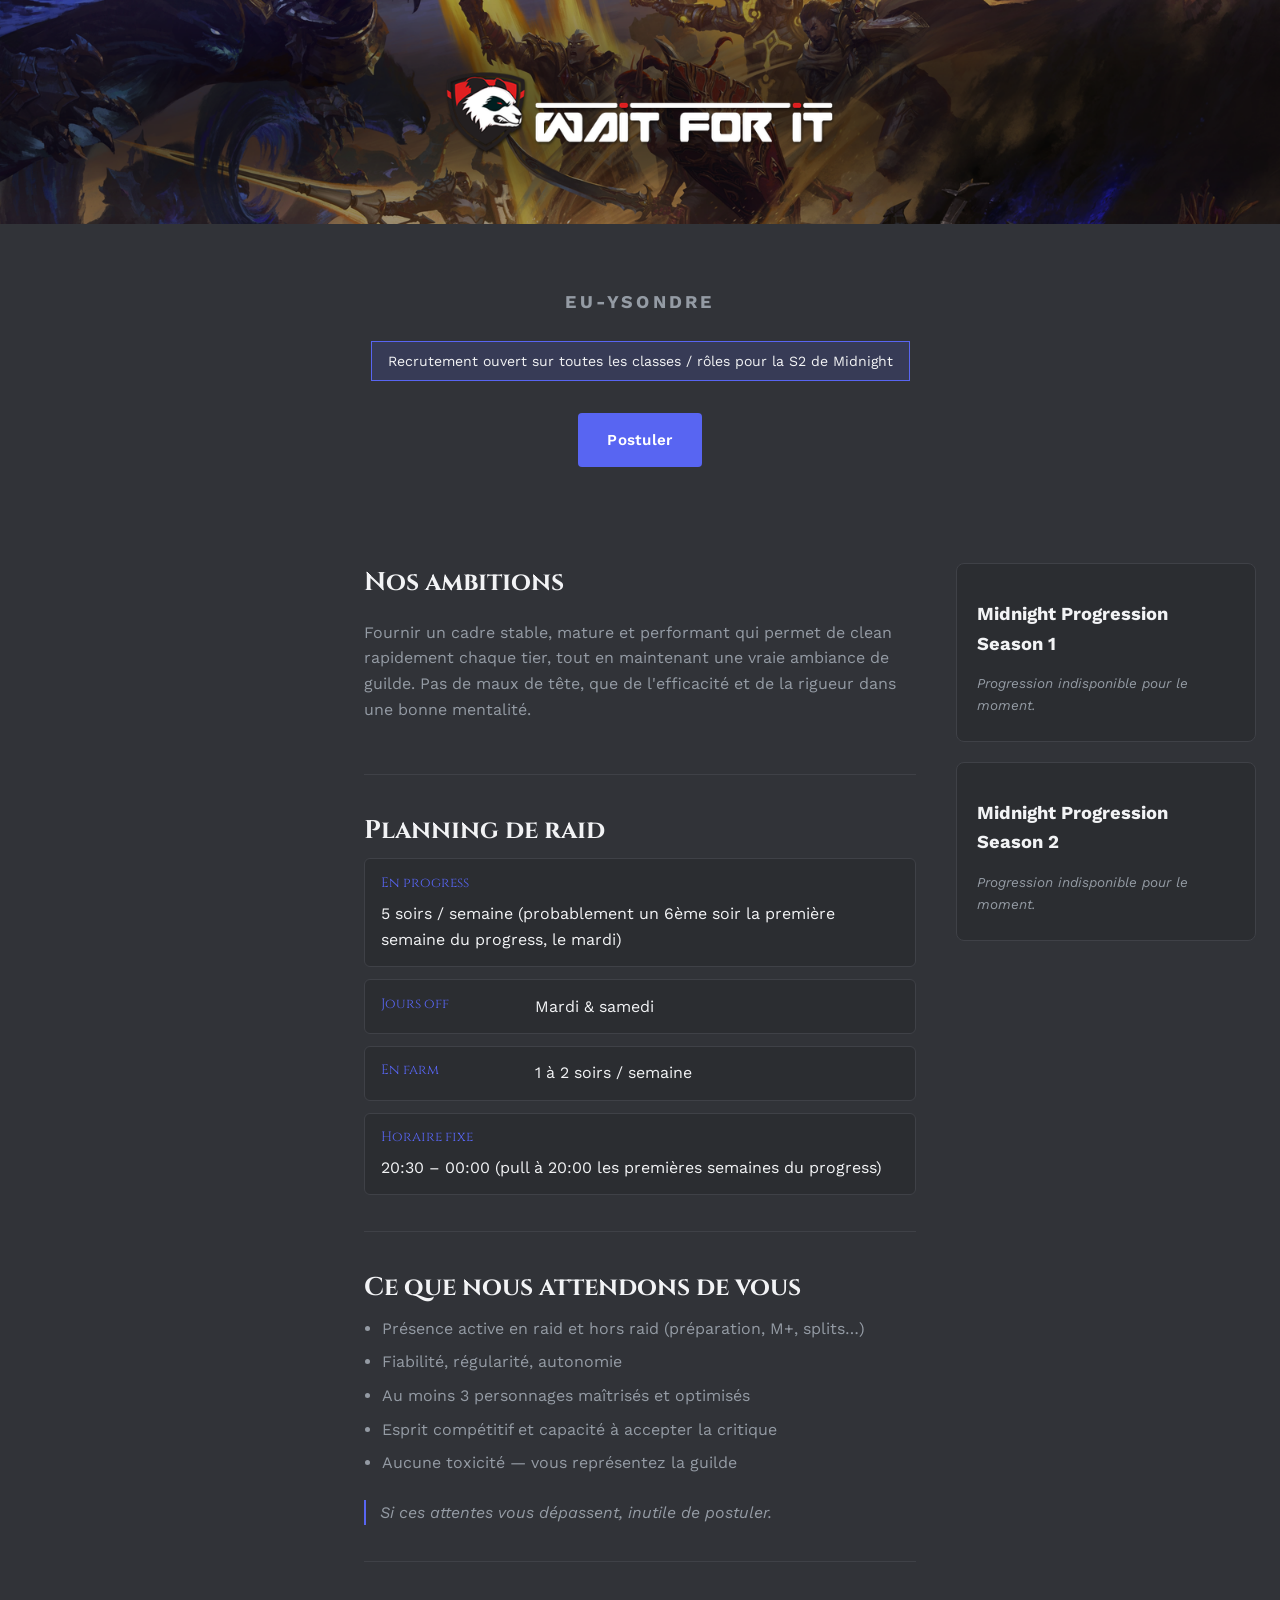
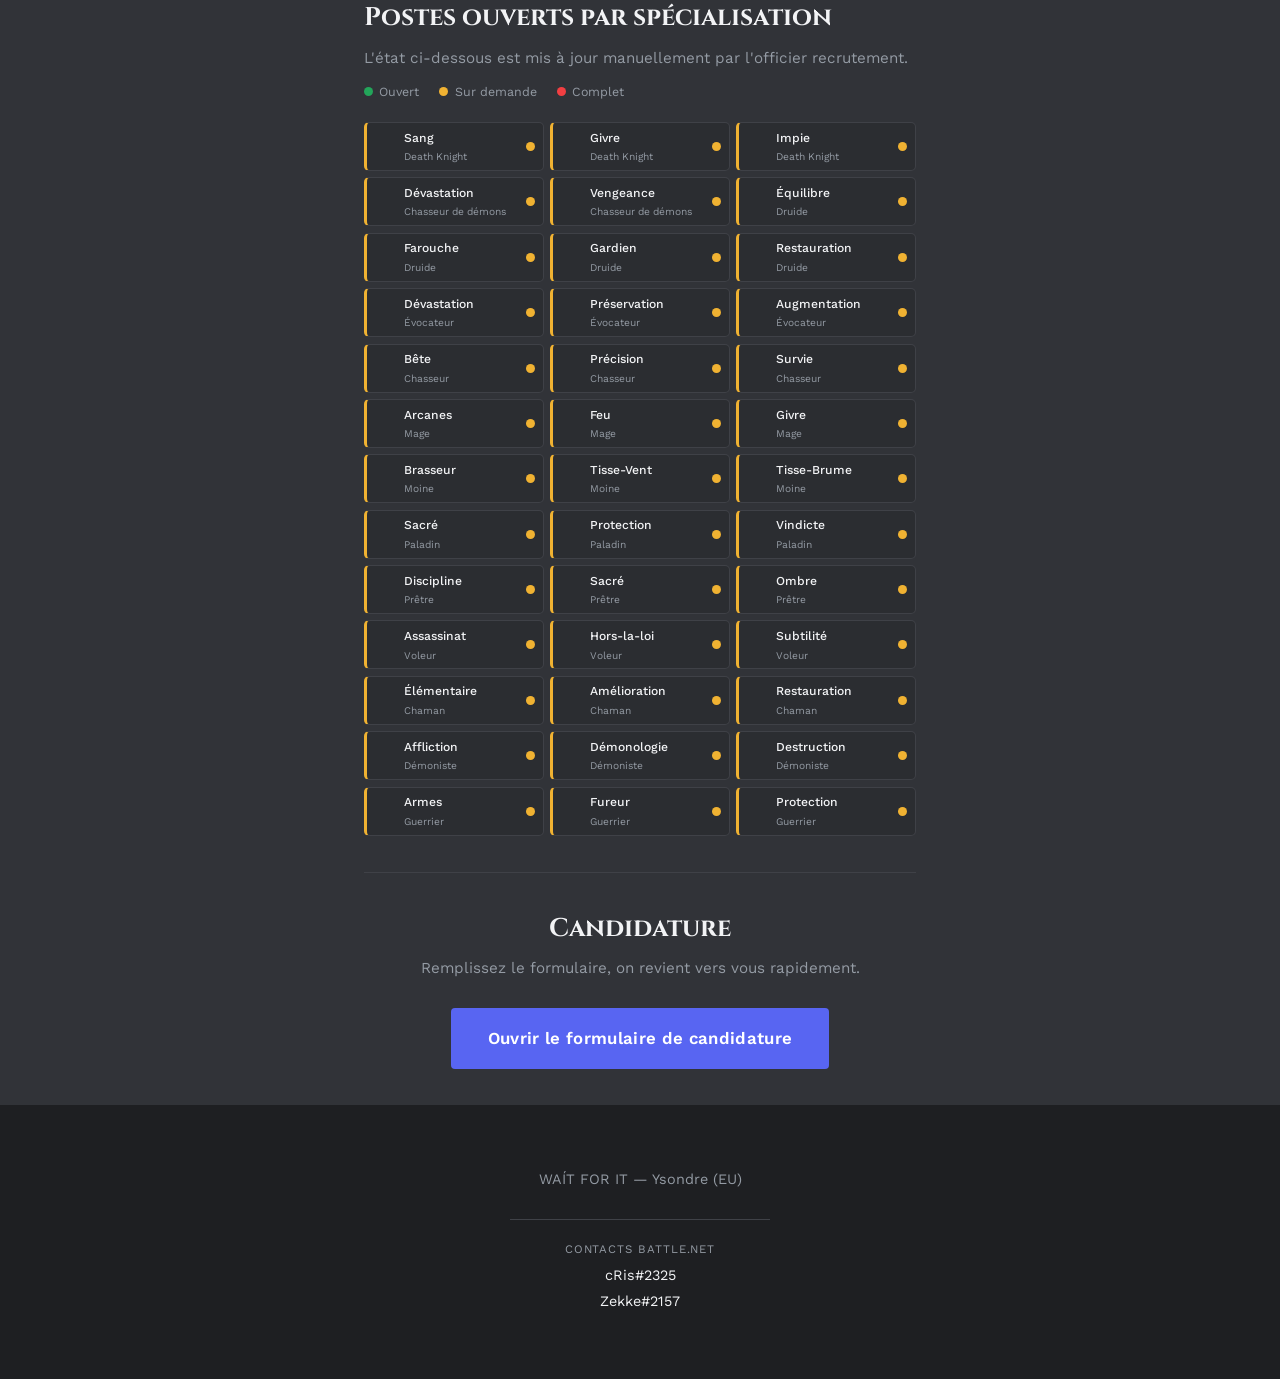
==== commit 8794d658: "Add files via upload" ====
--- a/index.html
+++ b/index.html
@@ -102,6 +102,7 @@
 </footer>
 
 <script src="specs.js"></script>
+<script src="raids.js"></script>
 <script src="script.js"></script>
 </body>
 </html>
--- a/style.css
+++ b/style.css
@@ -137,8 +137,7 @@
 }
 
 .side-col {
-  position: sticky;
-  top: 1.5rem;
+  position: static;
   display: flex;
   flex-direction: column;
   gap: 1.25rem;
@@ -183,6 +182,33 @@
 }
 
 .progression-list .ember-bar { margin-top: 0.6rem; }
+
+.boss-icons {
+  display: flex;
+  gap: 4px;
+  margin-top: 0.6rem;
+}
+
+.boss-icons span {
+  flex: 1;
+  display: flex;
+  justify-content: center;
+}
+
+.boss-icons img {
+  width: 14px;
+  height: 14px;
+  border-radius: 2px;
+  border: 1px solid var(--border);
+  object-fit: cover;
+}
+
+.boss-icons img.boss-icon-pending {
+  opacity: 0.35;
+  filter: grayscale(1);
+}
+
+.progress-block .ember-bar { margin-top: 3px; }
 
 .progression-list .loading {
   color: var(--text-muted);
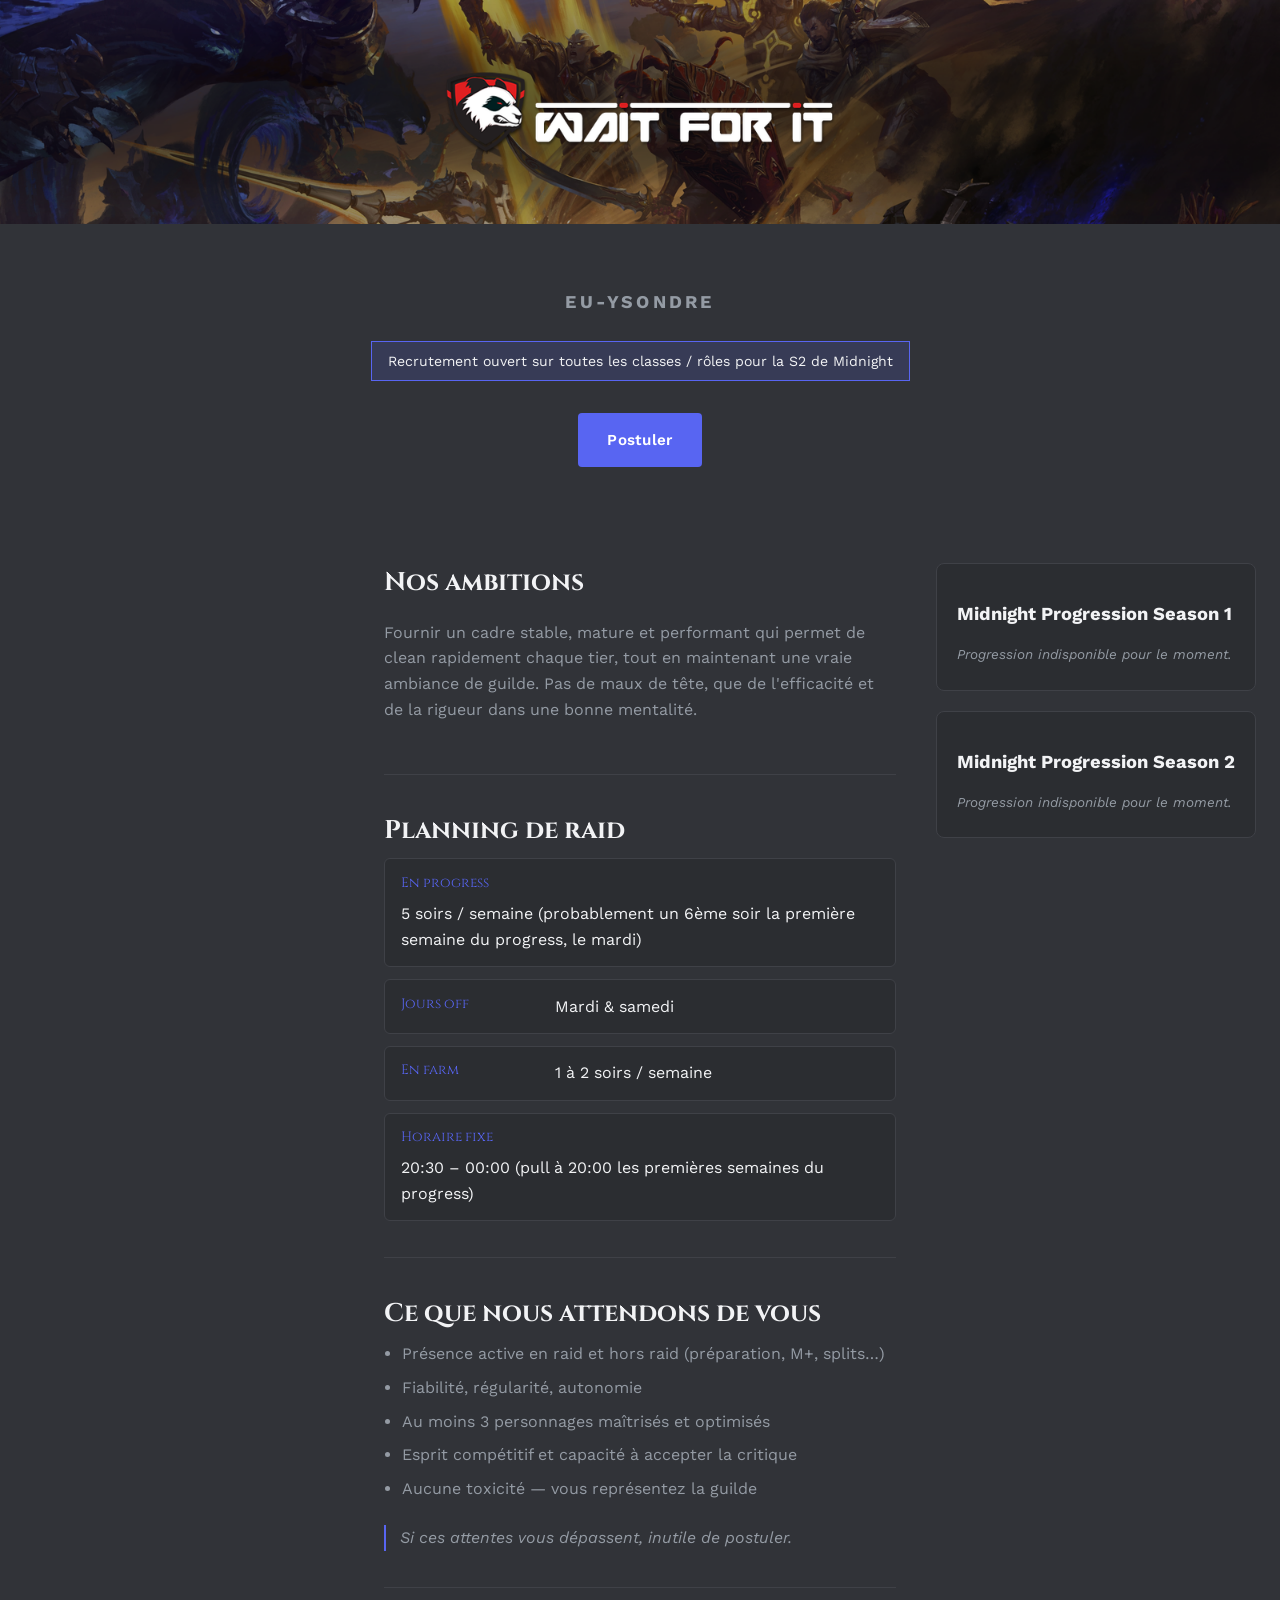
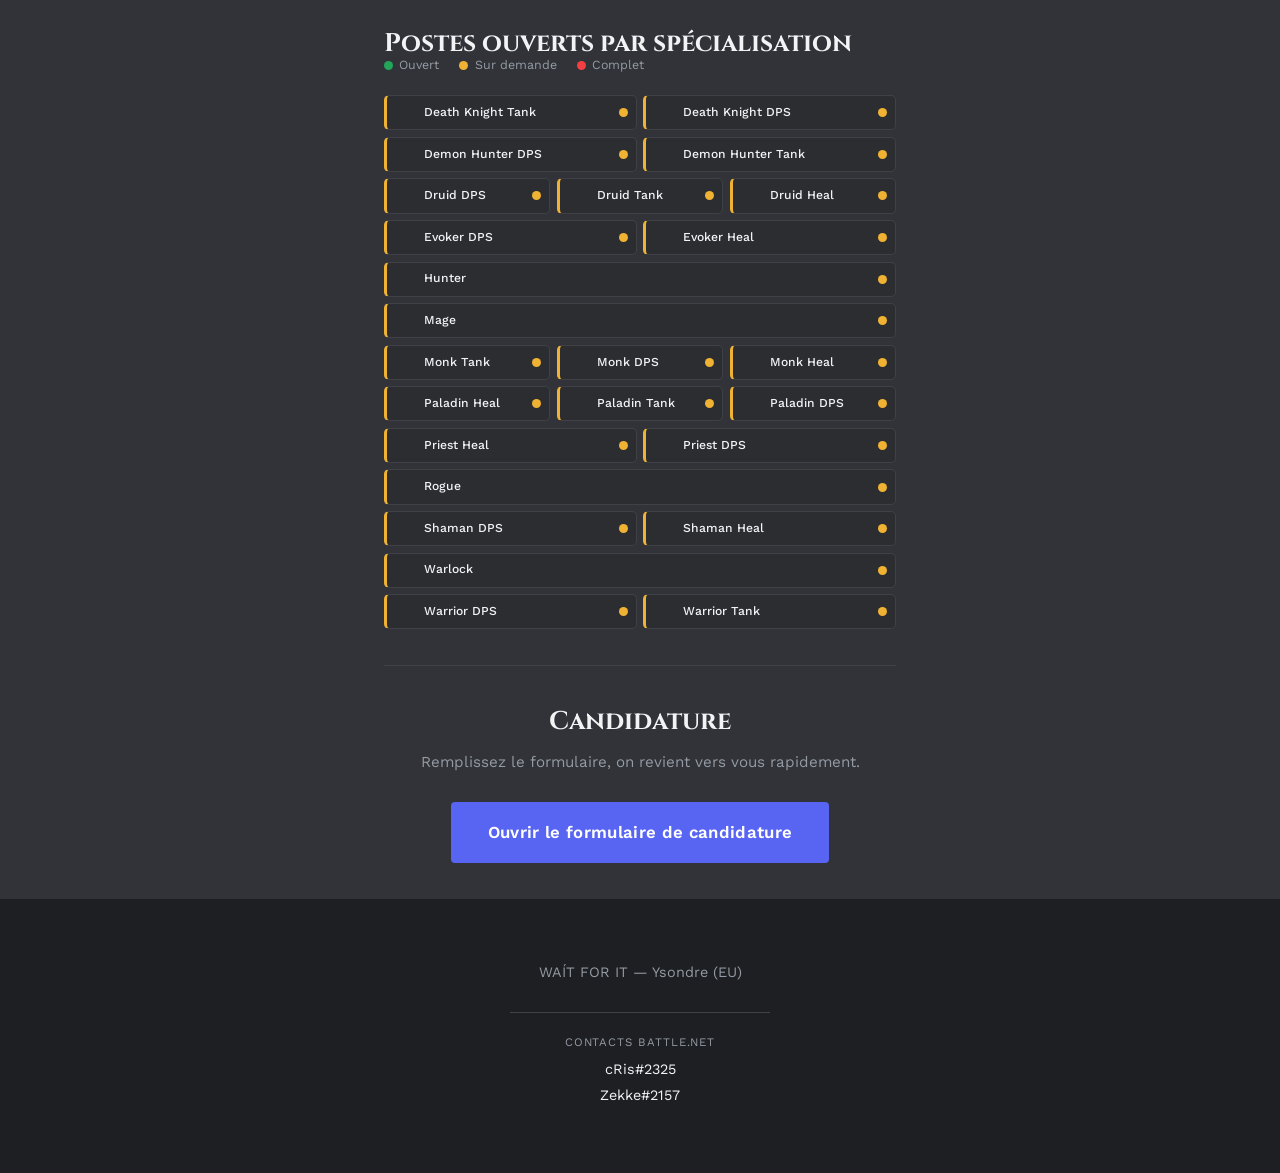
==== commit 5b4de2b7: "Update index.html" ====
--- a/index.html
+++ b/index.html
@@ -59,7 +59,6 @@
 
     <section class="recruitment-status" id="recrutement-specs">
       <h2>Postes ouverts par spécialisation</h2>
-      <p class="section-sub">L'état ci-dessous est mis à jour manuellement par l'officier recrutement.</p>
       <div class="status-legend">
         <span><i class="status-badge status-ouvert"></i> Ouvert</span>
         <span><i class="status-badge status-sur-demande"></i> Sur demande</span>
--- a/style.css
+++ b/style.css
@@ -126,7 +126,7 @@
   margin: 0 auto;
   padding: 3rem 1.5rem 0;
   display: grid;
-  grid-template-columns: 300px 1fr 300px;
+  grid-template-columns: 320px 1fr 320px;
   gap: 2.5rem;
   align-items: start;
 }
@@ -181,6 +181,14 @@
   font-size: 1.4rem;
 }
 
+.progress-rank {
+  margin: 0.2rem 0 0;
+  font-size: 0.7rem;
+  letter-spacing: 0.02em;
+  color: var(--text-muted);
+  font-family: var(--font-body);
+}
+
 .progression-list .ember-bar { margin-top: 0.6rem; }
 
 .boss-icons {
@@ -195,12 +203,23 @@
   justify-content: center;
 }
 
-.boss-icons img {
-  width: 14px;
-  height: 14px;
-  border-radius: 2px;
+.boss-icons-single span {
+  justify-content: flex-start;
+}
+
+.boss-icons img,
+.boss-icon-fallback {
+  width: 100%;
+  max-width: 30px;
+  aspect-ratio: 1 / 1;
+  border-radius: 3px;
   border: 1px solid var(--border);
   object-fit: cover;
+}
+
+.boss-icon-fallback {
+  display: flex;
+  background: var(--bg);
 }
 
 .boss-icons img.boss-icon-pending {
@@ -337,9 +356,19 @@
 }
 
 .spec-grid {
-  display: grid;
-  grid-template-columns: repeat(auto-fill, minmax(150px, 1fr));
+  display: flex;
+  flex-direction: column;
   gap: 0.4rem;
+}
+
+.class-row {
+  display: flex;
+  flex-wrap: wrap;
+  gap: 0.4rem;
+}
+
+.class-row .spec-card {
+  flex: 1 1 150px;
 }
 
 .spec-card {
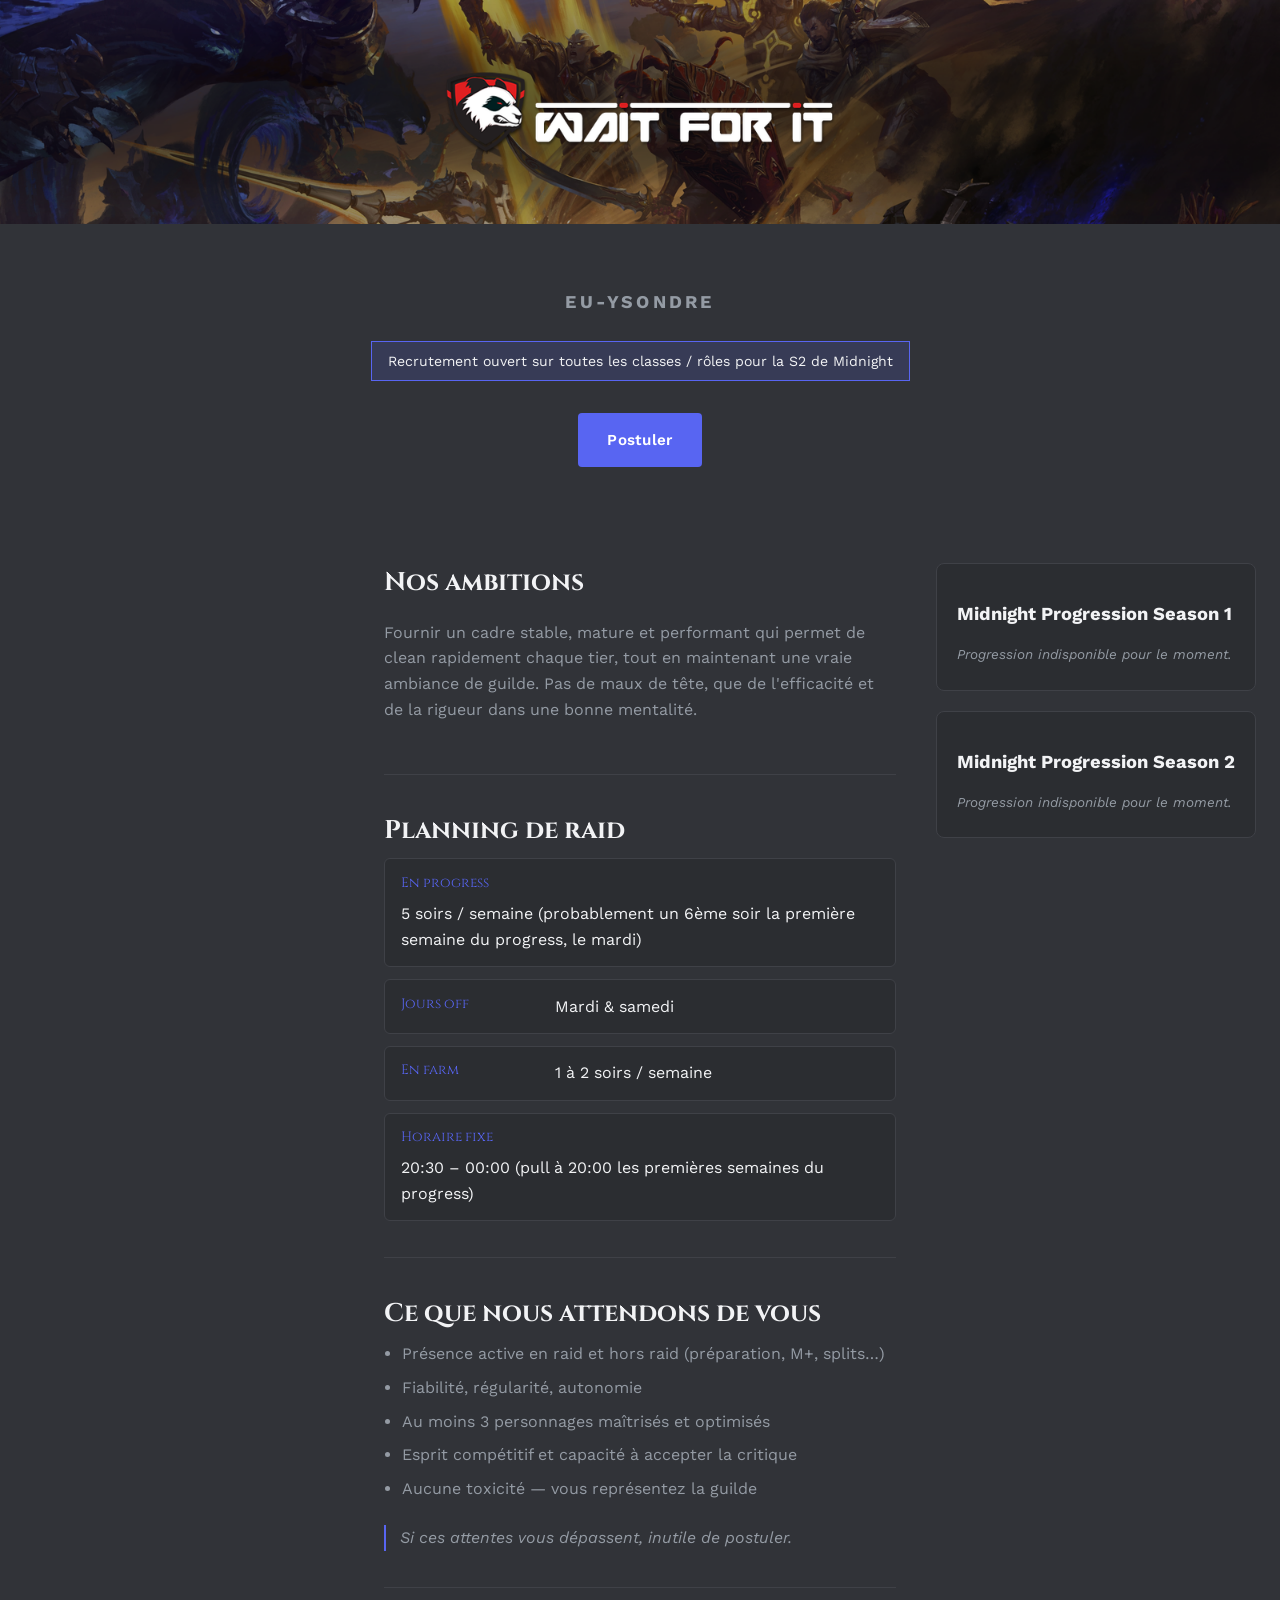
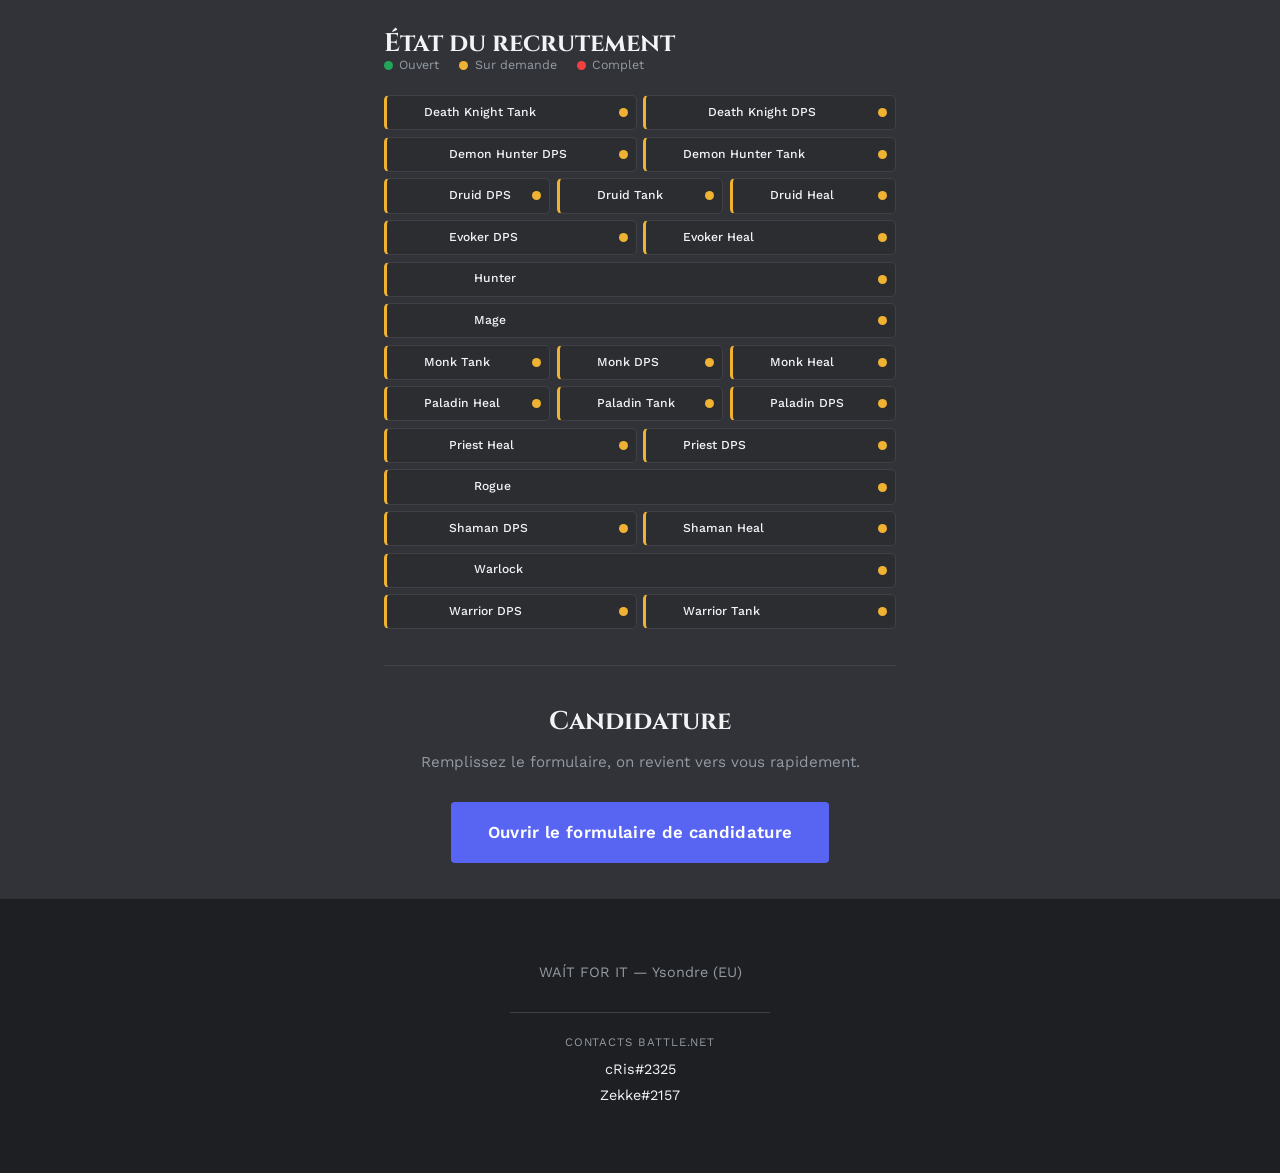
==== commit ea1c6288: "Update index.html" ====
--- a/index.html
+++ b/index.html
@@ -58,7 +58,7 @@
     </section>
 
     <section class="recruitment-status" id="recrutement-specs">
-      <h2>Postes ouverts par spécialisation</h2>
+                  <h2>État du recrutement</h2>
       <div class="status-legend">
         <span><i class="status-badge status-ouvert"></i> Ouvert</span>
         <span><i class="status-badge status-sur-demande"></i> Sur demande</span>
--- a/style.css
+++ b/style.css
@@ -386,6 +386,12 @@
 .spec-card.status-sur-demande { border-left-color: var(--amber); }
 .spec-card.status-complet { border-left-color: var(--red); }
 
+.spec-icons {
+  display: flex;
+  gap: 3px;
+  flex-shrink: 0;
+}
+
 .spec-icon {
   width: 22px;
   height: 22px;
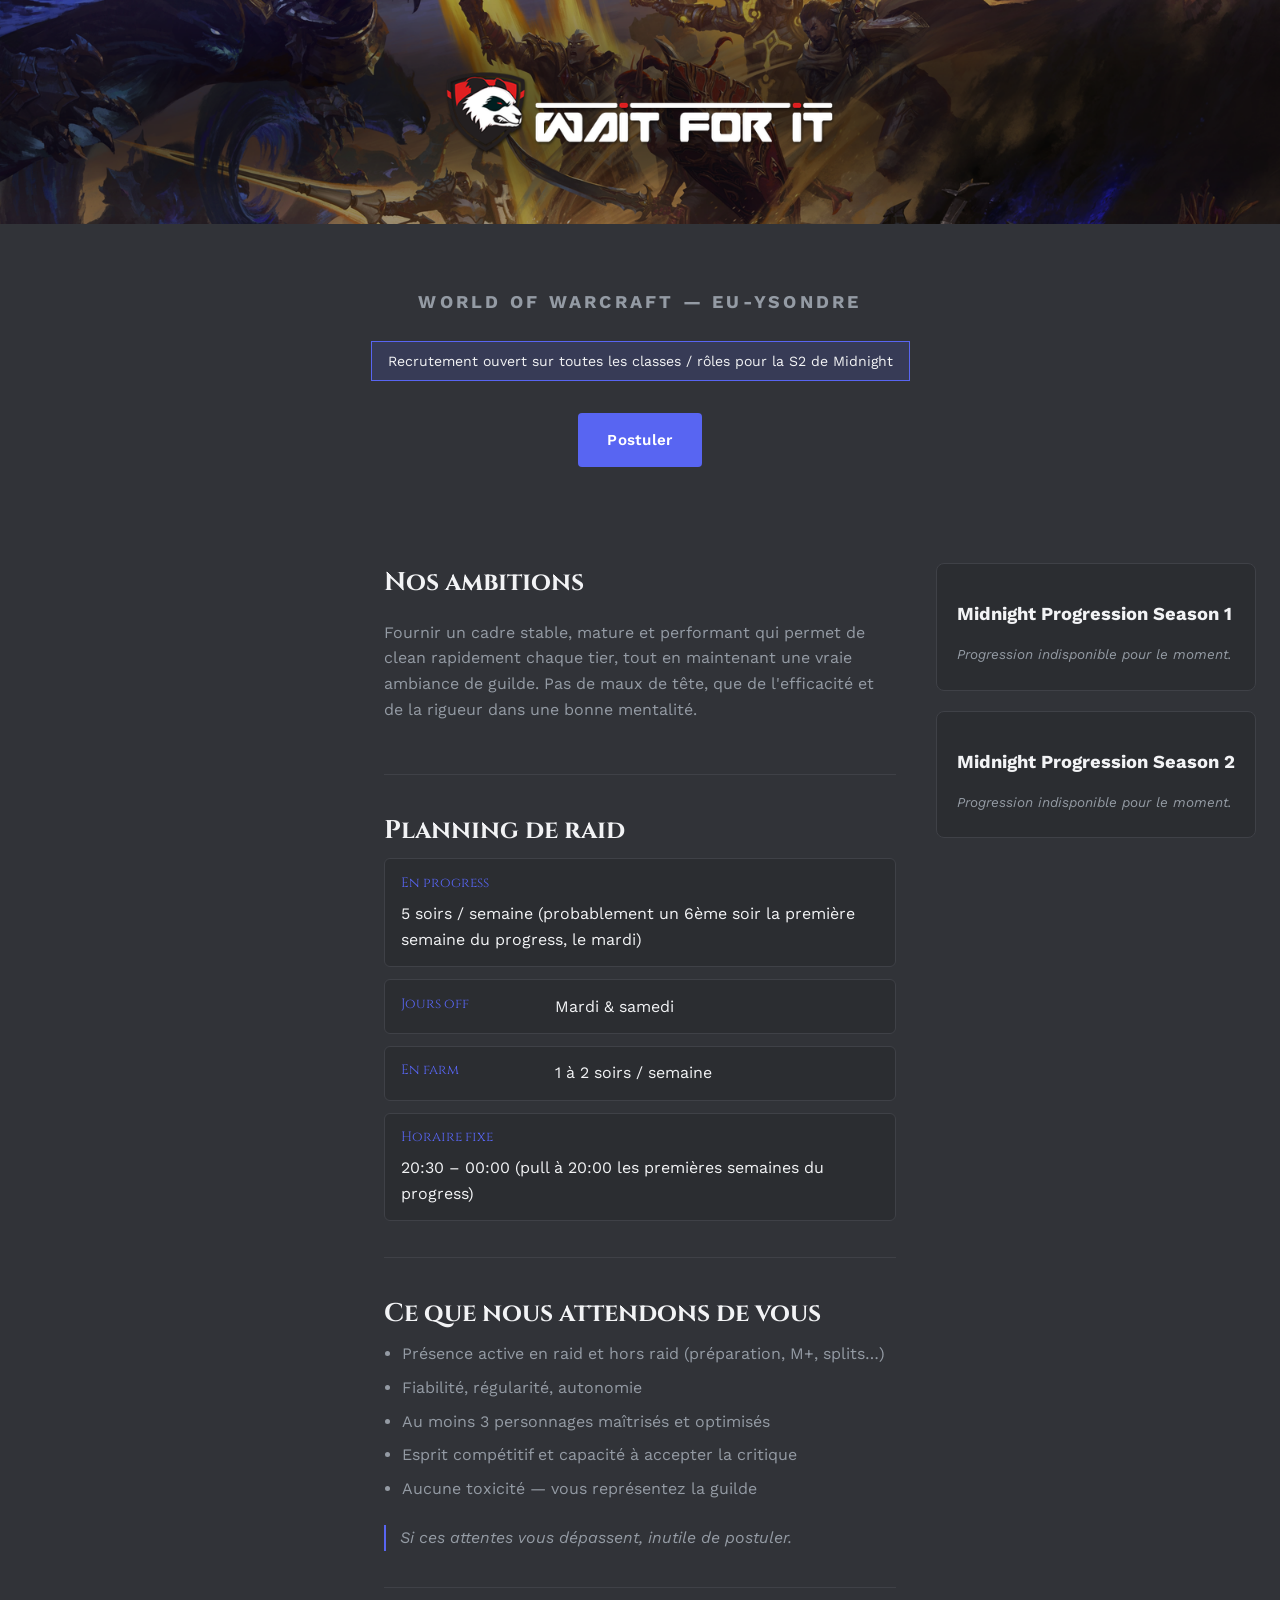
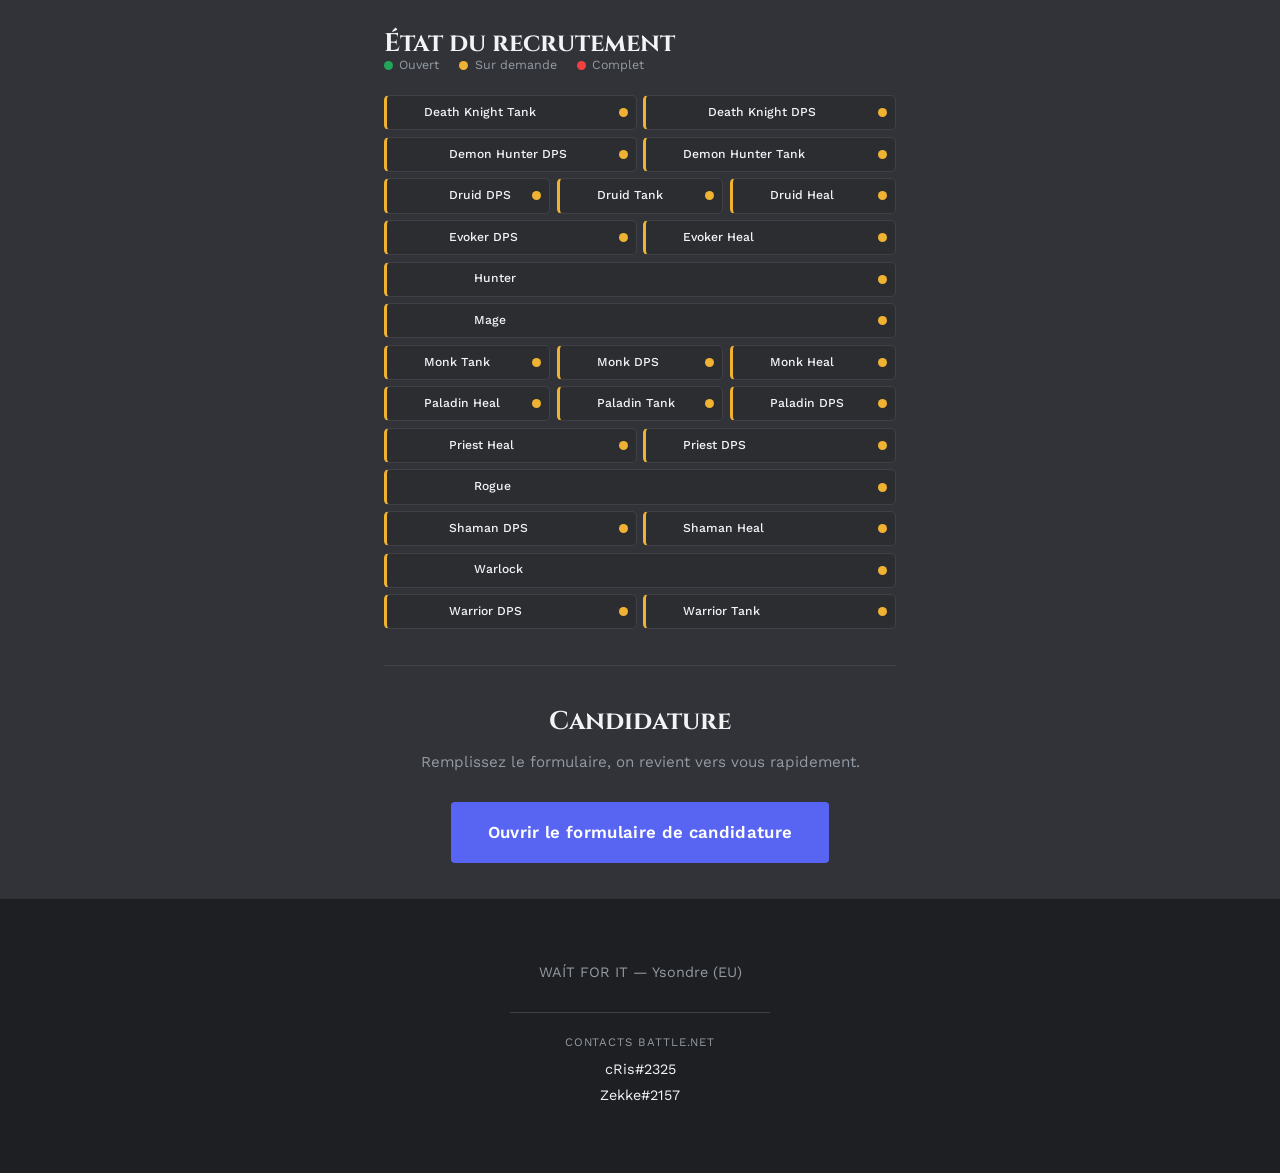
==== commit 41a39b7f: "Update index.html" ====
--- a/index.html
+++ b/index.html
@@ -3,7 +3,16 @@
 <head>
 <meta charset="UTF-8">
 <meta name="viewport" content="width=device-width, initial-scale=1.0">
-<title>WAÍT FOR IT — Guilde Ysondre</title>
+<title>WAÍT FOR IT — Guilde WoW Ysondre (EU) | Recrutement</title>
+<meta name="description" content="WAÍT FOR IT, guilde de raid PvE sur World of Warcraft, serveur Ysondre (EU-Horde). Recrutement ouvert pour Midnight Saison 2 — progression de raid, spécialisations recherchées et candidature en ligne.">
+<link rel="canonical" href="https://niebelungenkm.github.io/waitforit-site/">
+<meta property="og:type" content="website">
+<meta property="og:site_name" content="WAÍT FOR IT">
+<meta property="og:title" content="WAÍT FOR IT — Guilde WoW Ysondre (EU)">
+<meta property="og:description" content="Guilde de raid PvE sur World of Warcraft, serveur Ysondre (EU-Horde). Recrutement ouvert pour Midnight Saison 2.">
+<meta property="og:image" content="https://niebelungenkm.github.io/waitforit-site/assets/banniere.png">
+<meta property="og:url" content="https://niebelungenkm.github.io/waitforit-site/">
+<meta name="twitter:card" content="summary_large_image">
 <link rel="preconnect" href="https://fonts.googleapis.com">
 <link rel="preconnect" href="https://fonts.gstatic.com" crossorigin>
 <link href="https://fonts.googleapis.com/css2?family=Cinzel:wght@500;700;900&family=Work+Sans:wght@400;500;600&display=swap" rel="stylesheet">
@@ -16,7 +25,7 @@
 <img class="banner-full" src="assets/banniere.png" alt="WAÍT FOR IT">
 
 <header class="hero">
-  <p class="eyebrow">EU-YSONDRE</p>
+  <p class="eyebrow">World of Warcraft — EU-Ysondre</p>
   <p class="recruit-flag">Recrutement ouvert sur toutes les classes / rôles pour la S2 de Midnight</p>
   <div class="hero-actions">
     <a class="btn btn-primary" href="#recrutement">Postuler</a>
@@ -58,7 +67,7 @@
     </section>
 
     <section class="recruitment-status" id="recrutement-specs">
-                  <h2>État du recrutement</h2>
+      <h2>État du recrutement</h2>
       <div class="status-legend">
         <span><i class="status-badge status-ouvert"></i> Ouvert</span>
         <span><i class="status-badge status-sur-demande"></i> Sur demande</span>
